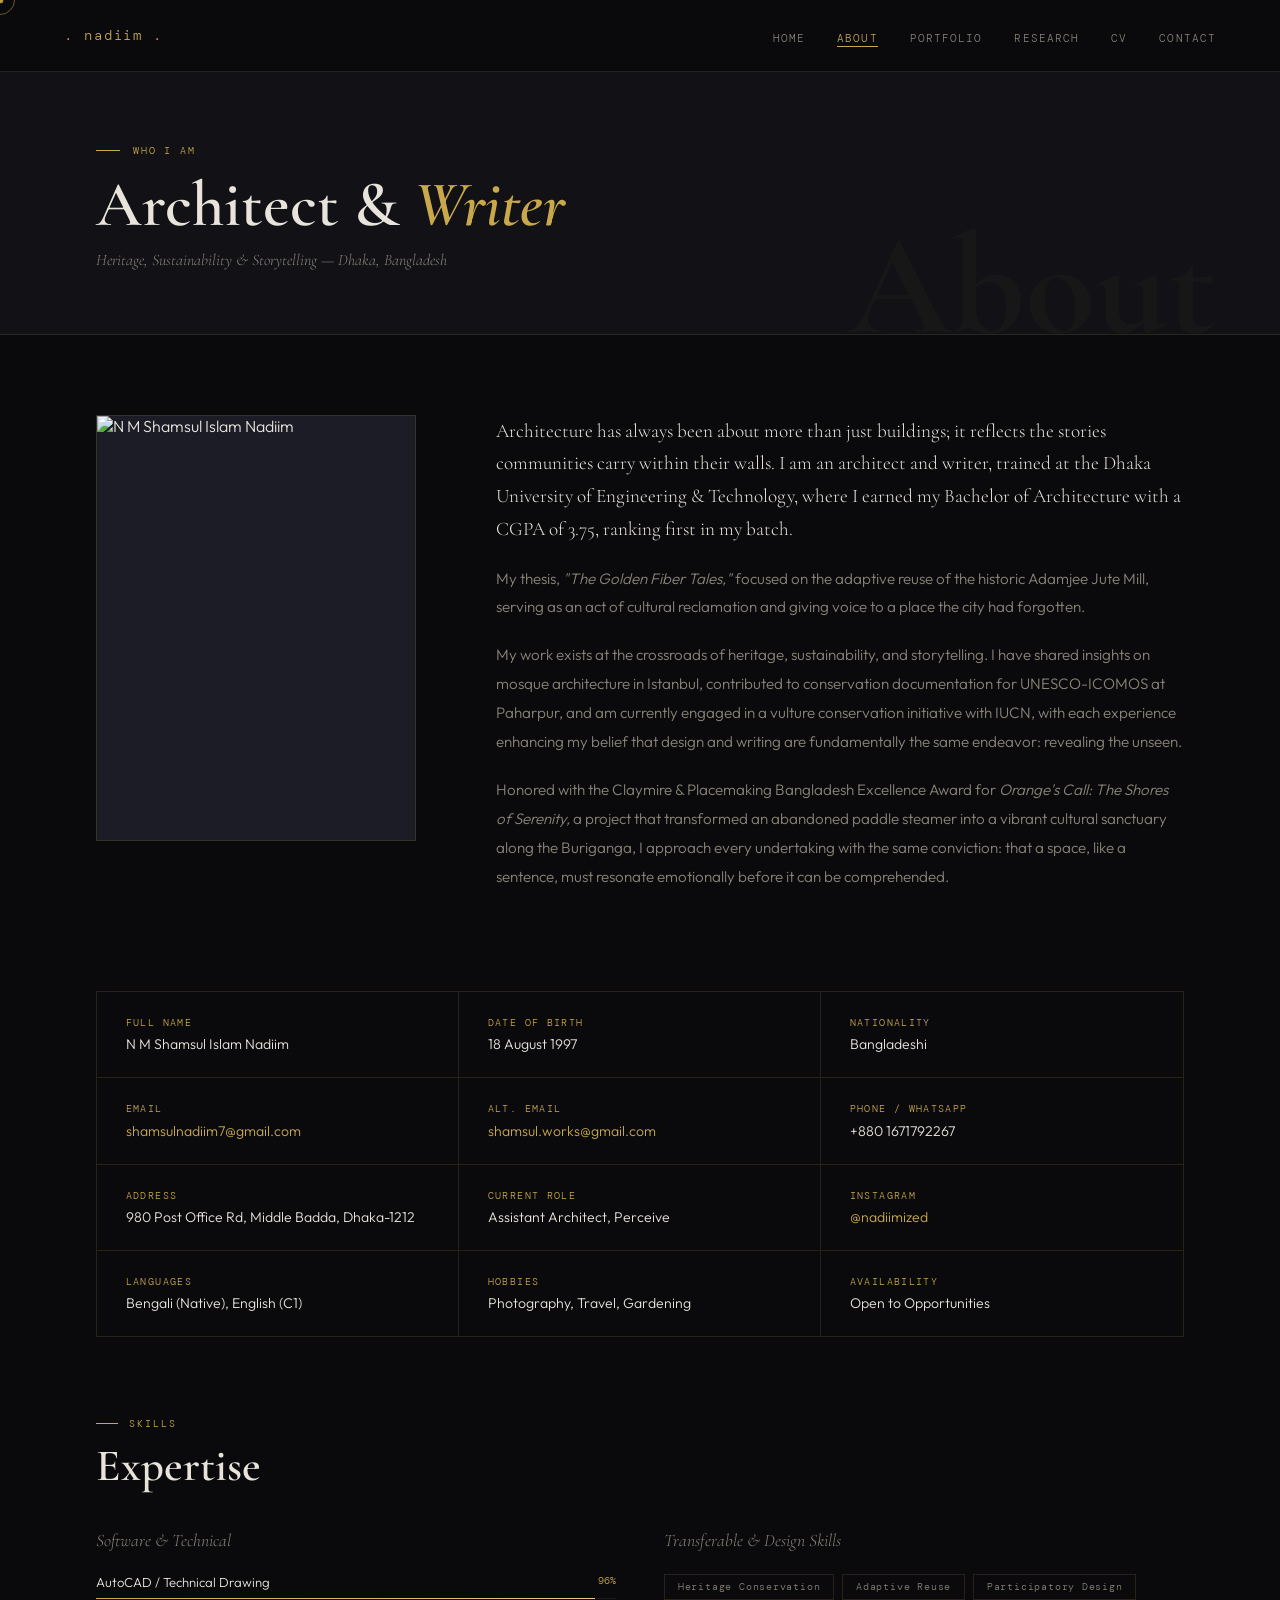
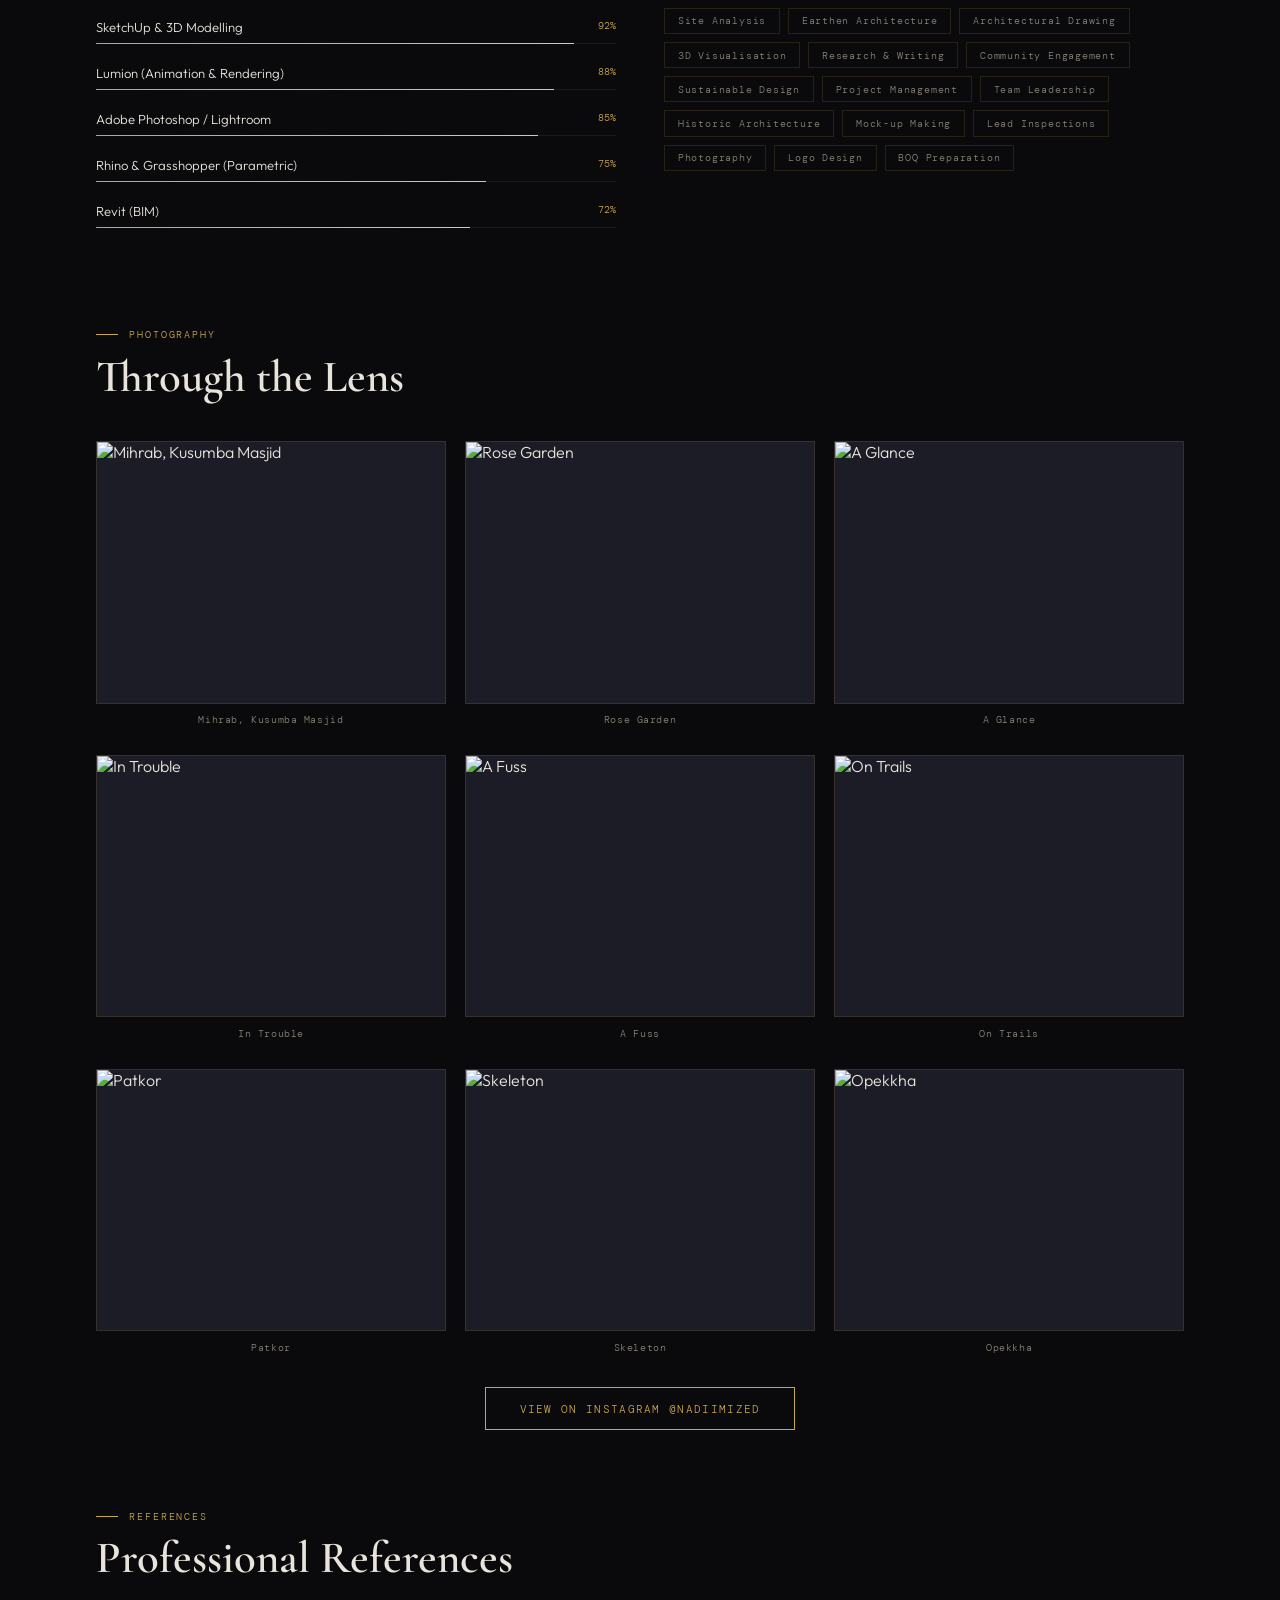
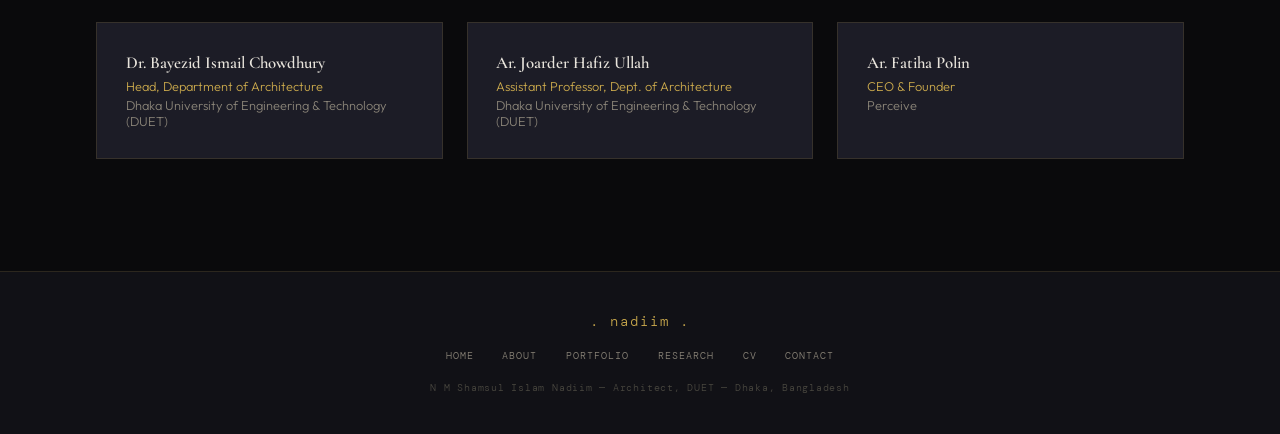
==== about.html @ cfdf4a24 "Add files via upload" ====
<!DOCTYPE html>
<html lang="en">
<head>
<meta charset="UTF-8">
<meta name="viewport" content="width=device-width, initial-scale=1.0">
<title>About — N M Shamsul Islam Nadiim</title>
<link href="https://fonts.googleapis.com/css2?family=Cormorant+Garamond:ital,wght@0,300;0,400;0,600;0,700;1,300;1,400;1,600&family=Outfit:wght@300;400;500;600&family=DM+Mono:wght@300;400&display=swap" rel="stylesheet">
<link rel="stylesheet" href="shared.css">
<style>
.about-body { padding: 5rem 6rem; }

/* ── MAIN BIO GRID ── */
.bio-grid {
  display: grid; grid-template-columns: 320px 1fr;
  gap: 5rem; margin-bottom: 5rem; align-items: start;
}
.bio-photo-wrap { position: relative; }
.bio-photo {
  width: 100%; aspect-ratio: 3/4;
  background: var(--surface);
  border: 1px solid var(--border);
  overflow: hidden; position: relative;
}
.bio-photo img { width: 100%; height: 100%; object-fit: cover; object-position: top; display: block; }
.bio-photo-ph {
  position: absolute; inset: 0;
  display: flex; flex-direction: column;
  align-items: center; justify-content: center; gap: 1rem;
}
.bio-photo-ph .big { font-family: var(--display); font-size: 7rem; color: rgba(201,168,76,0.06); }
.ph-tag {
  font-family: var(--mono); font-size: 0.58rem;
  letter-spacing: 0.14em; text-transform: uppercase;
  color: rgba(201,168,76,0.25); border: 1px solid rgba(201,168,76,0.12);
  padding: 0.3rem 0.7rem;
}
/* Photo instruction comment */
.photo-note {
  margin-top: 0.8rem; font-family: var(--mono); font-size: 0.6rem;
  color: rgba(201,168,76,0.2); letter-spacing: 0.08em; line-height: 1.6;
}

.bio-right {}
.bio-right p { font-size: 0.95rem; line-height: 1.9; color: var(--text-dim); margin-bottom: 1.2rem; }
.bio-right p:first-of-type { font-family: var(--display); font-size: 1.2rem; line-height: 1.7; color: var(--text); }

/* ── INFO GRID ── */
.info-grid {
  display: grid; grid-template-columns: repeat(3, 1fr);
  gap: 0; border: 1px solid var(--border);
  margin-bottom: 5rem;
}
.info-cell {
  padding: 1.5rem 1.8rem;
  border-right: 1px solid var(--border);
  border-bottom: 1px solid var(--border);
}
.info-cell:nth-child(3n) { border-right: none; }
.info-cell:nth-last-child(-n+3) { border-bottom: none; }
.info-label {
  font-family: var(--mono); font-size: 0.6rem;
  letter-spacing: 0.14em; text-transform: uppercase;
  color: var(--gold); margin-bottom: 0.4rem;
}
.info-value { font-size: 0.88rem; color: var(--text); }
.info-value a { color: var(--gold); text-decoration: none; }

/* ── SKILLS ── */
.skills-section { margin-bottom: 5rem; }
.skills-grid { display: grid; grid-template-columns: 1fr 1fr; gap: 3rem; margin-top: 2.5rem; }
.skill-group {}
.skill-group-title { font-family: var(--display); font-size: 1.1rem; font-style: italic; color: var(--text-dim); margin-bottom: 1.4rem; }
.skill-bar { margin-bottom: 1.3rem; }
.skill-bar-top { display: flex; justify-content: space-between; margin-bottom: 0.5rem; }
.skill-name { font-size: 0.82rem; color: var(--text); }
.skill-pct { font-family: var(--mono); font-size: 0.65rem; color: var(--gold); }
.skill-track {
  height: 1px; background: rgba(255,255,255,0.07); position: relative;
}
.skill-fill {
  position: absolute; left: 0; top: 0; height: 100%;
  background: linear-gradient(90deg, var(--gold), var(--gold2));
  transform: scaleX(0); transform-origin: left;
  transition: transform 1s cubic-bezier(0.16,1,0.3,1);
}
.skill-fill.go { transform: scaleX(1); }

.tag-list { display: flex; flex-wrap: wrap; gap: 0.5rem; }
.tag {
  font-family: var(--mono); font-size: 0.62rem; letter-spacing: 0.08em;
  padding: 0.35rem 0.8rem;
  border: 1px solid var(--border); color: var(--text-dim);
  transition: border-color 0.2s, color 0.2s;
}
.tag:hover { border-color: var(--gold); color: var(--gold); }

/* ── PHOTOS GALLERY ── */
.photos-section { margin-bottom: 5rem; }
.photos-grid {
  display: grid;
  grid-template-columns: repeat(3, 1fr);
  gap: 1.2rem; margin-top: 2.5rem;
}
.gallery-photo {
  aspect-ratio: 4/3;
  background: var(--surface); border: 1px solid var(--border);
  overflow: hidden; position: relative;
}
.gallery-photo img { width: 100%; height: 100%; object-fit: cover; display: block; transition: transform 0.4s; }
.gallery-photo:hover img { transform: scale(1.04); }
.gallery-photo-ph {
  position: absolute; inset: 0;
  display: flex; flex-direction: column;
  align-items: center; justify-content: center; gap: 0.5rem;
}
.gallery-photo-ph span {
  font-family: var(--mono); font-size: 0.58rem;
  letter-spacing: 0.12em; text-transform: uppercase;
  color: rgba(201,168,76,0.2); border: 1px solid rgba(201,168,76,0.1);
  padding: 0.25rem 0.6rem;
}
.gallery-label {
  font-family: var(--mono); font-size: 0.62rem;
  color: var(--text-dim); text-align: center;
  padding: 0.6rem 0.4rem; letter-spacing: 0.06em;
}

/* ── REFERENCES ── */
.refs-section { margin-bottom: 2rem; }
.refs-grid { display: grid; grid-template-columns: repeat(3, 1fr); gap: 1.5rem; margin-top: 2.5rem; }
.ref-card {
  background: var(--surface); border: 1px solid var(--border);
  padding: 1.8rem;
}
.ref-name { font-family: var(--display); font-size: 1.05rem; font-weight: 600; color: var(--text); margin-bottom: 0.3rem; }
.ref-role { font-size: 0.8rem; color: var(--gold); margin-bottom: 0.2rem; }
.ref-org { font-size: 0.8rem; color: var(--text-dim); }

@media (max-width: 960px) {
  .about-body { padding: 4rem 2rem; }
  .bio-grid { grid-template-columns: 1fr; gap: 2.5rem; }
  .bio-photo { max-width: 280px; }
  .info-grid { grid-template-columns: 1fr 1fr; }
  .info-cell:nth-child(3n) { border-right: 1px solid var(--border); }
  .info-cell:nth-child(2n) { border-right: none; }
  .skills-grid, .refs-grid, .photos-grid { grid-template-columns: 1fr; }
}
</style>
</head>
<body>
<div class="cursor" id="cursor"></div>
<div class="cursor-ring" id="cursorRing"></div>

<nav id="nav">
  <a href="index.html" class="nav-logo">. nadiim .</a>
  <button class="nav-toggle" id="navToggle">&#9776;</button>
  <ul class="nav-links" id="navLinks">
    <li><a href="index.html">Home</a></li>
    <li><a href="about.html" class="active">About</a></li>
    <li><a href="portfolio.html">Portfolio</a></li>
    <li><a href="research.html">Research</a></li>
    <li><a href="cv.html">CV</a></li>
    <li><a href="contact.html">Contact</a></li>
  </ul>
</nav>

<div class="page-header" data-title="About">
  <p class="ph-label">Who I Am</p>
  <h1 class="ph-title">Architect &amp; <em>Writer</em></h1>
  <p class="ph-sub">Heritage, Sustainability &amp; Storytelling &mdash; Dhaka, Bangladesh</p>
</div>

<div class="about-body">

  <!-- BIO -->
  <div class="bio-grid fade-in">
    <div class="bio-photo-wrap">
      <div class="bio-photo">
        <img src="https://raw.githubusercontent.com/shamsulnadiim/shamsulnadiim.github.io/refs/heads/main/image/Opekkha.jpg" alt="N M Shamsul Islam Nadiim">
      </div>
    </div>
    <div class="bio-right">
      <p>Architecture has always been about more than just buildings; it reflects the stories communities carry within their walls. I am an architect and writer, trained at the Dhaka University of Engineering &amp; Technology, where I earned my Bachelor of Architecture with a CGPA of 3.75, ranking first in my batch.</p>
      <p>My thesis, <em>"The Golden Fiber Tales,"</em> focused on the adaptive reuse of the historic Adamjee Jute Mill, serving as an act of cultural reclamation and giving voice to a place the city had forgotten.</p>
      <p>My work exists at the crossroads of heritage, sustainability, and storytelling. I have shared insights on mosque architecture in Istanbul, contributed to conservation documentation for UNESCO-ICOMOS at Paharpur, and am currently engaged in a vulture conservation initiative with IUCN, with each experience enhancing my belief that design and writing are fundamentally the same endeavor: revealing the unseen.</p>
      <p>Honored with the Claymire &amp; Placemaking Bangladesh Excellence Award for <em>Orange's Call: The Shores of Serenity,</em> a project that transformed an abandoned paddle steamer into a vibrant cultural sanctuary along the Buriganga, I approach every undertaking with the same conviction: that a space, like a sentence, must resonate emotionally before it can be comprehended.</p>
    </div>
  </div>

  <!-- INFO GRID -->
  <div class="info-grid fade-in">
    <div class="info-cell"><div class="info-label">Full Name</div><div class="info-value">N M Shamsul Islam Nadiim</div></div>
    <div class="info-cell"><div class="info-label">Date of Birth</div><div class="info-value">18 August 1997</div></div>
    <div class="info-cell"><div class="info-label">Nationality</div><div class="info-value">Bangladeshi</div></div>
    <div class="info-cell"><div class="info-label">Email</div><div class="info-value"><a href="mailto:shamsulnadiim7@gmail.com">shamsulnadiim7@gmail.com</a></div></div>
    <div class="info-cell"><div class="info-label">Alt. Email</div><div class="info-value"><a href="mailto:shamsul.works@gmail.com">shamsul.works@gmail.com</a></div></div>
    <div class="info-cell"><div class="info-label">Phone / WhatsApp</div><div class="info-value">+880 1671792267</div></div>
    <div class="info-cell"><div class="info-label">Address</div><div class="info-value">980 Post Office Rd, Middle Badda, Dhaka-1212</div></div>
    <div class="info-cell"><div class="info-label">Current Role</div><div class="info-value">Assistant Architect, Perceive</div></div>
    <div class="info-cell"><div class="info-label">Instagram</div><div class="info-value"><a href="https://www.instagram.com/shamsulnadiim/" target="_blank">@nadiimized</a></div></div>
    <div class="info-cell"><div class="info-label">Languages</div><div class="info-value">Bengali (Native), English (C1)</div></div>
    <div class="info-cell"><div class="info-label">Hobbies</div><div class="info-value">Photography, Travel, Gardening</div></div>
    <div class="info-cell"><div class="info-label">Availability</div><div class="info-value">Open to Opportunities</div></div>
  </div>

  <!-- SKILLS -->
  <div class="skills-section fade-in">
    <p class="section-label">Skills</p>
    <h2 class="section-title">Expertise</h2>
    <div class="skills-grid">
      <div class="skill-group">
        <div class="skill-group-title">Software &amp; Technical</div>
        <div class="skill-bar"><div class="skill-bar-top"><span class="skill-name">AutoCAD / Technical Drawing</span><span class="skill-pct">96%</span></div><div class="skill-track"><div class="skill-fill" style="width:96%"></div></div></div>
        <div class="skill-bar"><div class="skill-bar-top"><span class="skill-name">SketchUp &amp; 3D Modelling</span><span class="skill-pct">92%</span></div><div class="skill-track"><div class="skill-fill" style="width:92%"></div></div></div>
        <div class="skill-bar"><div class="skill-bar-top"><span class="skill-name">Lumion (Animation &amp; Rendering)</span><span class="skill-pct">88%</span></div><div class="skill-track"><div class="skill-fill" style="width:88%"></div></div></div>
        <div class="skill-bar"><div class="skill-bar-top"><span class="skill-name">Adobe Photoshop / Lightroom</span><span class="skill-pct">85%</span></div><div class="skill-track"><div class="skill-fill" style="width:85%"></div></div></div>
        <div class="skill-bar"><div class="skill-bar-top"><span class="skill-name">Rhino &amp; Grasshopper (Parametric)</span><span class="skill-pct">75%</span></div><div class="skill-track"><div class="skill-fill" style="width:75%"></div></div></div>
        <div class="skill-bar"><div class="skill-bar-top"><span class="skill-name">Revit (BIM)</span><span class="skill-pct">72%</span></div><div class="skill-track"><div class="skill-fill" style="width:72%"></div></div></div>
      </div>
      <div class="skill-group">
        <div class="skill-group-title">Transferable &amp; Design Skills</div>
        <div class="tag-list">
          <span class="tag">Heritage Conservation</span>
          <span class="tag">Adaptive Reuse</span>
          <span class="tag">Participatory Design</span>
          <span class="tag">Site Analysis</span>
          <span class="tag">Earthen Architecture</span>
          <span class="tag">Architectural Drawing</span>
          <span class="tag">3D Visualisation</span>
          <span class="tag">Research &amp; Writing</span>
          <span class="tag">Community Engagement</span>
          <span class="tag">Sustainable Design</span>
          <span class="tag">Project Management</span>
          <span class="tag">Team Leadership</span>
          <span class="tag">Historic Architecture</span>
          <span class="tag">Mock-up Making</span>
          <span class="tag">Lead Inspections</span>
          <span class="tag">Photography</span>
          <span class="tag">Logo Design</span>
          <span class="tag">BOQ Preparation</span>
        </div>
      </div>
    </div>
  </div>

  <!-- PHOTOGRAPHY GALLERY -->
  <div class="photos-section fade-in">
    <p class="section-label">Photography</p>
    <h2 class="section-title" style="margin-bottom:2.5rem;">Through the Lens</h2>
    <div class="photos-grid">
      <div>
        <div class="gallery-photo">
          <img src="https://raw.githubusercontent.com/shamsulnadiim/shamsulnadiim.github.io/refs/heads/main/image/Mihrab%2C%20Kusumba%20Masjid.jpg" alt="Mihrab, Kusumba Masjid">
        </div>
        <div class="gallery-label">Mihrab, Kusumba Masjid</div>
      </div>
      <div>
        <div class="gallery-photo">
          <img src="https://raw.githubusercontent.com/shamsulnadiim/shamsulnadiim.github.io/refs/heads/main/image/Rose%20Garden.jpg" alt="Rose Garden">
        </div>
        <div class="gallery-label">Rose Garden</div>
      </div>
      <div>
        <div class="gallery-photo">
          <img src="https://raw.githubusercontent.com/shamsulnadiim/shamsulnadiim.github.io/refs/heads/main/image/A%20Glance.jpg" alt="A Glance">
        </div>
        <div class="gallery-label">A Glance</div>
      </div>
      <div>
        <div class="gallery-photo">
          <img src="https://raw.githubusercontent.com/shamsulnadiim/shamsulnadiim.github.io/refs/heads/main/image/In%20Trouble.jpg" alt="In Trouble">
        </div>
        <div class="gallery-label">In Trouble</div>
      </div>
      <div>
        <div class="gallery-photo">
          <img src="https://raw.githubusercontent.com/shamsulnadiim/shamsulnadiim.github.io/refs/heads/main/image/A%20Fuss.jpg" alt="A Fuss">
        </div>
        <div class="gallery-label">A Fuss</div>
      </div>
      <div>
        <div class="gallery-photo">
          <img src="https://raw.githubusercontent.com/shamsulnadiim/shamsulnadiim.github.io/refs/heads/main/image/On%20Trails.jpg" alt="On Trails">
        </div>
        <div class="gallery-label">On Trails</div>
      </div>
      <div>
        <div class="gallery-photo">
          <img src="https://raw.githubusercontent.com/shamsulnadiim/shamsulnadiim.github.io/refs/heads/main/image/Patkor.jpg" alt="Patkor">
        </div>
        <div class="gallery-label">Patkor</div>
      </div>
      <div>
        <div class="gallery-photo">
          <img src="https://raw.githubusercontent.com/shamsulnadiim/shamsulnadiim.github.io/refs/heads/main/image/Skeleton.jpg" alt="Skeleton">
        </div>
        <div class="gallery-label">Skeleton</div>
      </div>
      <div>
        <div class="gallery-photo">
          <img src="https://raw.githubusercontent.com/shamsulnadiim/shamsulnadiim.github.io/refs/heads/main/image/Opekkha.jpg" alt="Opekkha">
        </div>
        <div class="gallery-label">Opekkha</div>
      </div>
    </div>
    <div style="margin-top:1.5rem;text-align:center;">
      <a href="https://www.instagram.com/shamsulnadiim/" target="_blank" class="btn-outline">View on Instagram @nadiimized</a>
    </div>
  </div>

  <!-- REFERENCES -->
  <div class="refs-section fade-in">
    <p class="section-label">References</p>
    <h2 class="section-title" style="margin-bottom:2.5rem;">Professional References</h2>
    <div class="refs-grid">
      <div class="ref-card">
        <div class="ref-name">Dr. Bayezid Ismail Chowdhury</div>
        <div class="ref-role">Head, Department of Architecture</div>
        <div class="ref-org">Dhaka University of Engineering &amp; Technology (DUET)</div>
      </div>
      <div class="ref-card">
        <div class="ref-name">Ar. Joarder Hafiz Ullah</div>
        <div class="ref-role">Assistant Professor, Dept. of Architecture</div>
        <div class="ref-org">Dhaka University of Engineering &amp; Technology (DUET)</div>
      </div>
      <div class="ref-card">
        <div class="ref-name">Ar. Fatiha Polin</div>
        <div class="ref-role">CEO &amp; Founder</div>
        <div class="ref-org">Perceive</div>
      </div>
    </div>
  </div>

</div>

<footer>
  <div class="footer-logo">. nadiim .</div>
  <div class="footer-links">
    <a href="index.html">Home</a><a href="about.html">About</a><a href="portfolio.html">Portfolio</a>
    <a href="research.html">Research</a><a href="cv.html">CV</a><a href="contact.html">Contact</a>
  </div>
  <div class="footer-note">N M Shamsul Islam Nadiim &mdash; Architect, DUET &mdash; Dhaka, Bangladesh</div>
</footer>

<script src="shared.js"></script>
<script>
// Animate skill bars on scroll
const fills = document.querySelectorAll('.skill-fill');
const sObs = new IntersectionObserver(entries => {
  entries.forEach(e => { if (e.isIntersecting) { e.target.classList.add('go'); sObs.unobserve(e.target); } });
}, { threshold: 0.3 });
fills.forEach(f => sObs.observe(f));
</script>
</body>
</html>
---- shared.css ----
/* ── SHARED STYLES — nadiim.site ── */
:root {
  --bg: #0a0a0c;
  --bg2: #111116;
  --bg3: #16161d;
  --surface: #1c1c26;
  --surface2: #22222f;
  --gold: #c9a84c;
  --gold2: #e8c97a;
  --gold-dim: rgba(201,168,76,0.1);
  --text: #e8e4dc;
  --text-dim: #8a8478;
  --text-dimmer: #4a4840;
  --border: rgba(201,168,76,0.15);
  --border2: rgba(255,255,255,0.05);
  --display: 'Cormorant Garamond', Georgia, serif;
  --body: 'Outfit', sans-serif;
  --mono: 'DM Mono', monospace;
}

*, *::before, *::after { box-sizing: border-box; margin: 0; padding: 0; }
html { scroll-behavior: smooth; }
body {
  background: var(--bg);
  color: var(--text);
  font-family: var(--body);
  font-weight: 300;
  overflow-x: hidden;
  cursor: none;
}

/* ── CURSOR ── */
.cursor {
  width: 7px; height: 7px;
  background: var(--gold);
  border-radius: 50%;
  position: fixed; pointer-events: none;
  z-index: 9999; mix-blend-mode: difference;
  transform: translate(-50%,-50%);
  transition: transform 0.1s;
}
.cursor-ring {
  width: 30px; height: 30px;
  border: 1px solid rgba(201,168,76,0.5);
  border-radius: 50%;
  position: fixed; pointer-events: none;
  z-index: 9998;
  transform: translate(-50%,-50%);
  transition: width 0.25s, height 0.25s, opacity 0.25s;
}

/* ── SCROLLBAR ── */
::-webkit-scrollbar { width: 3px; }
::-webkit-scrollbar-track { background: var(--bg); }
::-webkit-scrollbar-thumb { background: var(--gold); }

/* ── NAV ── */
nav {
  position: fixed; top: 0; left: 0; right: 0; z-index: 1000;
  display: flex; align-items: center; justify-content: space-between;
  padding: 0 4rem;
  height: 72px;
  background: rgba(10,10,12,0.88);
  backdrop-filter: blur(14px);
  border-bottom: 1px solid var(--border);
  transition: background 0.3s;
}
.nav-logo {
  font-family: var(--mono); font-size: 0.85rem;
  letter-spacing: 0.14em; color: var(--gold);
  text-decoration: none;
}
.nav-links { display: flex; gap: 2rem; list-style: none; }
.nav-links a {
  font-family: var(--mono); font-size: 0.68rem;
  letter-spacing: 0.1em; text-transform: uppercase;
  color: var(--text-dim); text-decoration: none;
  transition: color 0.2s; position: relative; padding-bottom: 2px;
}
.nav-links a::after {
  content: ''; position: absolute; bottom: 0; left: 0; right: 100%;
  height: 1px; background: var(--gold);
  transition: right 0.25s;
}
.nav-links a:hover, .nav-links a.active { color: var(--gold); }
.nav-links a:hover::after, .nav-links a.active::after { right: 0; }
.nav-toggle {
  display: none; background: none; border: 1px solid var(--border);
  color: var(--gold); font-size: 1rem; padding: 0.4rem 0.6rem;
  cursor: pointer;
}

/* ── PAGE HEADER (inner pages) ── */
.page-header {
  padding: 9rem 6rem 4rem;
  background: var(--bg2);
  border-bottom: 1px solid var(--border);
  position: relative; overflow: hidden;
}
.page-header::before {
  content: attr(data-title);
  position: absolute; right: 4rem; bottom: -1.5rem;
  font-family: var(--display); font-size: 9rem; font-weight: 700;
  color: rgba(201,168,76,0.04); line-height: 1;
  pointer-events: none; white-space: nowrap;
}
.ph-label {
  font-family: var(--mono); font-size: 0.65rem;
  letter-spacing: 0.18em; text-transform: uppercase;
  color: var(--gold); margin-bottom: 1rem;
  display: flex; align-items: center; gap: 0.8rem;
}
.ph-label::before { content: ''; width: 24px; height: 1px; background: var(--gold); }
.ph-title {
  font-family: var(--display); font-size: clamp(2.8rem, 5vw, 5rem);
  font-weight: 600; line-height: 1.0; color: var(--text);
}
.ph-title em { color: var(--gold); }
.ph-sub { font-family: var(--display); font-size: 1rem; font-style: italic; color: var(--text-dim); margin-top: 0.8rem; }

/* ── SECTION LABELS ── */
.section-label {
  font-family: var(--mono); font-size: 0.65rem;
  letter-spacing: 0.18em; text-transform: uppercase;
  color: var(--gold); margin-bottom: 0.8rem;
  display: flex; align-items: center; gap: 0.7rem;
}
.section-label::before { content: ''; width: 22px; height: 1px; background: var(--gold); }
.section-title {
  font-family: var(--display); font-size: clamp(2rem, 3.5vw, 3rem);
  font-weight: 600; line-height: 1.05; color: var(--text);
}

/* ── BUTTONS ── */
.btn-gold {
  display: inline-block;
  padding: 0.85rem 2.2rem;
  background: var(--gold); color: #0a0a0c;
  font-family: var(--mono); font-size: 0.68rem;
  letter-spacing: 0.12em; text-transform: uppercase;
  text-decoration: none; font-weight: 400;
  transition: background 0.2s, transform 0.2s;
}
.btn-gold:hover { background: var(--gold2); transform: translateY(-2px); }
.btn-outline {
  display: inline-block;
  padding: 0.82rem 2.1rem;
  border: 1px solid var(--gold); color: var(--gold);
  font-family: var(--mono); font-size: 0.68rem;
  letter-spacing: 0.12em; text-transform: uppercase;
  text-decoration: none;
  transition: background 0.2s, color 0.2s, transform 0.2s;
}
.btn-outline:hover { background: var(--gold); color: #0a0a0c; transform: translateY(-2px); }
.btn-ghost {
  display: inline-block;
  padding: 0.82rem 2.1rem;
  border: 1px solid var(--border); color: var(--text-dim);
  font-family: var(--mono); font-size: 0.68rem;
  letter-spacing: 0.12em; text-transform: uppercase;
  text-decoration: none;
  transition: border-color 0.2s, color 0.2s, transform 0.2s;
}
.btn-ghost:hover { border-color: var(--gold); color: var(--gold); transform: translateY(-2px); }

/* ── DIVIDER ── */
.divider {
  height: 1px;
  background: linear-gradient(90deg, transparent, var(--border), transparent);
  margin: 0;
}

/* ── PHOTO UTILS ── */
.photo-frame {
  background: var(--surface);
  border: 1px solid var(--border);
  overflow: hidden; position: relative;
}
.photo-frame img { width: 100%; height: 100%; object-fit: cover; display: block; }
.photo-placeholder {
  position: absolute; inset: 0;
  display: flex; flex-direction: column;
  align-items: center; justify-content: center; gap: 0.6rem;
}
.photo-placeholder span {
  font-family: var(--mono); font-size: 0.58rem;
  letter-spacing: 0.12em; text-transform: uppercase;
  color: rgba(201,168,76,0.25);
  border: 1px solid rgba(201,168,76,0.12);
  padding: 0.25rem 0.6rem;
}

/* ── FOOTER ── */
footer {
  background: var(--bg2);
  border-top: 1px solid var(--border);
  padding: 2.5rem 6rem;
  display: flex; flex-direction: column;
  align-items: center; gap: 1.2rem;
  text-align: center;
}
.footer-logo { font-family: var(--mono); font-size: 0.9rem; color: var(--gold); letter-spacing: 0.14em; }
.footer-links { display: flex; gap: 1.8rem; flex-wrap: wrap; justify-content: center; }
.footer-links a {
  font-family: var(--mono); font-size: 0.62rem;
  letter-spacing: 0.1em; text-transform: uppercase;
  color: var(--text-dim); text-decoration: none;
  transition: color 0.2s;
}
.footer-links a:hover { color: var(--gold); }
.footer-note { font-family: var(--mono); font-size: 0.6rem; color: var(--text-dimmer); letter-spacing: 0.08em; }

/* ── ANIMATIONS ── */
@keyframes fadeUp {
  from { opacity: 0; transform: translateY(20px); }
  to   { opacity: 1; transform: translateY(0); }
}
.fade-in { opacity: 0; transform: translateY(20px); transition: opacity 0.7s ease, transform 0.7s ease; }
.fade-in.visible { opacity: 1; transform: translateY(0); }

/* ── MOBILE ── */
@media (max-width: 960px) {
  nav { padding: 0 1.5rem; }
  .nav-toggle { display: block; }
  .nav-links {
    display: none; position: absolute; top: 72px; left: 0; right: 0;
    background: var(--bg2); flex-direction: column; gap: 0;
    border-bottom: 1px solid var(--border);
  }
  .nav-links.open { display: flex; }
  .nav-links li a { display: block; padding: 1rem 2rem; border-bottom: 1px solid var(--border2); }
  .page-header { padding: 7rem 2rem 3rem; }
  .page-header::before { display: none; }
  footer { padding: 2rem 2rem; }
}
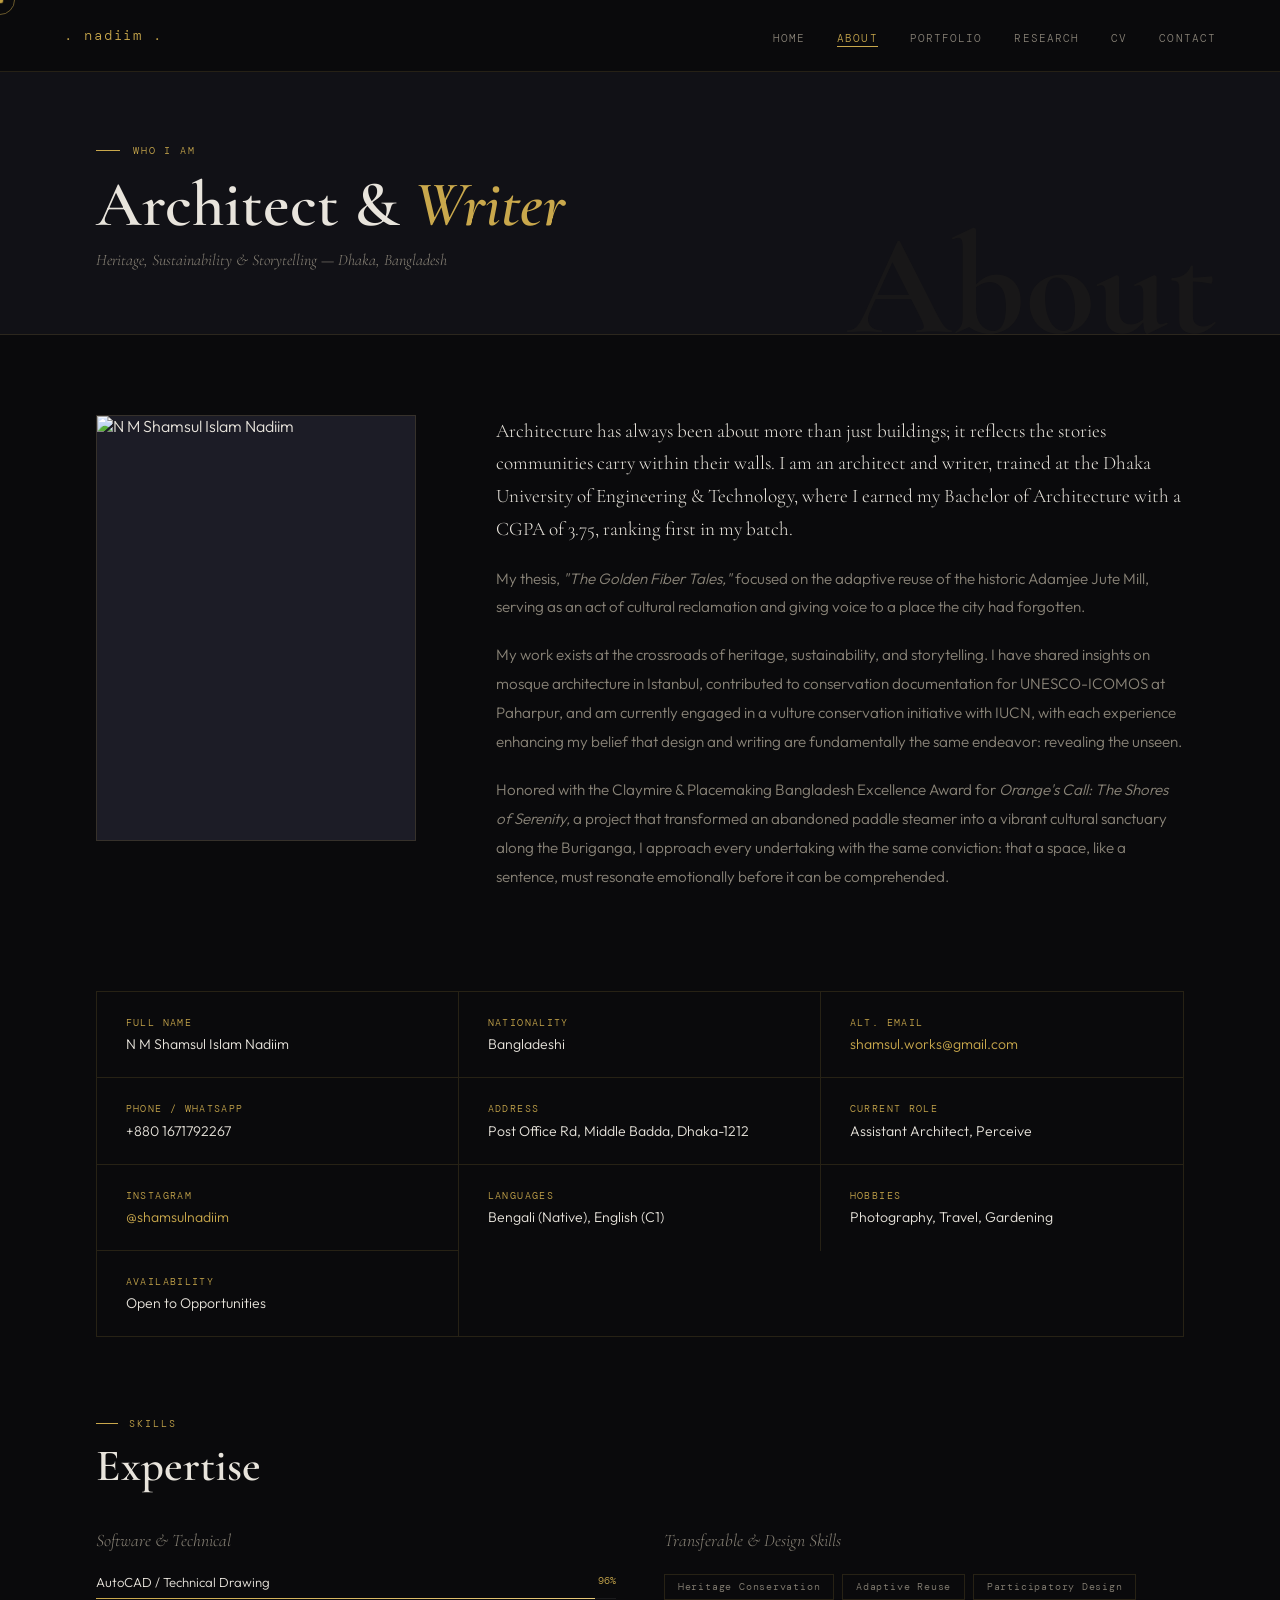
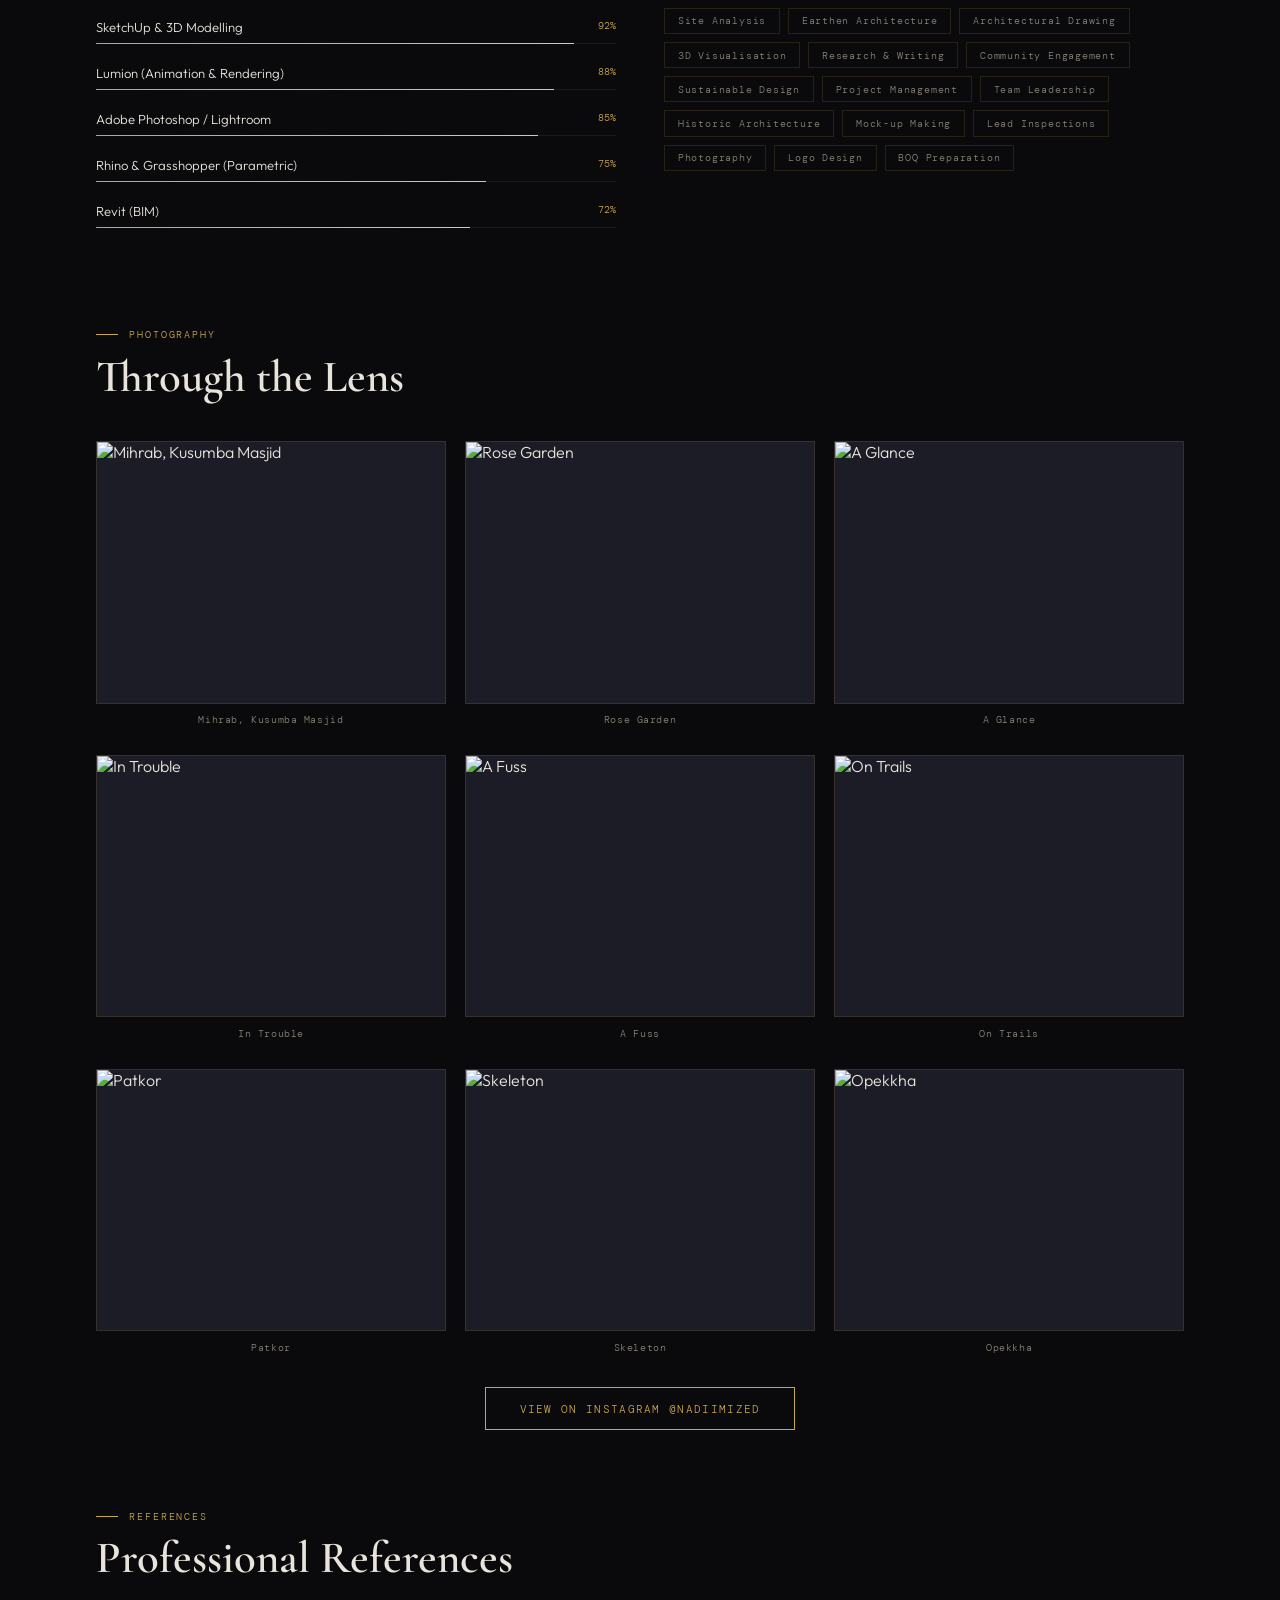
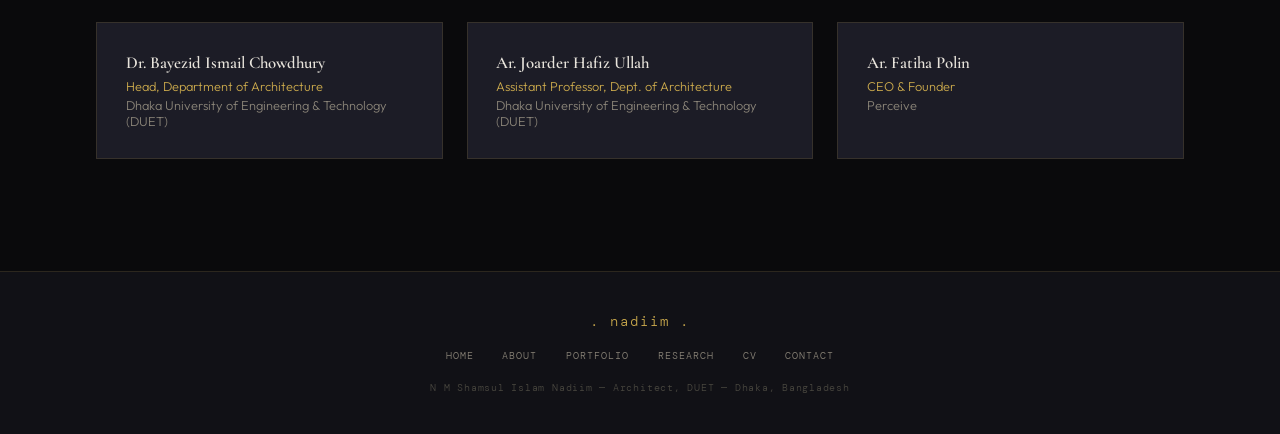
==== commit 74a53774: "Update about.html" ====
--- a/about.html
+++ b/about.html
@@ -190,14 +190,12 @@
   <!-- INFO GRID -->
   <div class="info-grid fade-in">
     <div class="info-cell"><div class="info-label">Full Name</div><div class="info-value">N M Shamsul Islam Nadiim</div></div>
-    <div class="info-cell"><div class="info-label">Date of Birth</div><div class="info-value">18 August 1997</div></div>
     <div class="info-cell"><div class="info-label">Nationality</div><div class="info-value">Bangladeshi</div></div>
-    <div class="info-cell"><div class="info-label">Email</div><div class="info-value"><a href="mailto:shamsulnadiim7@gmail.com">shamsulnadiim7@gmail.com</a></div></div>
     <div class="info-cell"><div class="info-label">Alt. Email</div><div class="info-value"><a href="mailto:shamsul.works@gmail.com">shamsul.works@gmail.com</a></div></div>
     <div class="info-cell"><div class="info-label">Phone / WhatsApp</div><div class="info-value">+880 1671792267</div></div>
-    <div class="info-cell"><div class="info-label">Address</div><div class="info-value">980 Post Office Rd, Middle Badda, Dhaka-1212</div></div>
+    <div class="info-cell"><div class="info-label">Address</div><div class="info-value">Post Office Rd, Middle Badda, Dhaka-1212</div></div>
     <div class="info-cell"><div class="info-label">Current Role</div><div class="info-value">Assistant Architect, Perceive</div></div>
-    <div class="info-cell"><div class="info-label">Instagram</div><div class="info-value"><a href="https://www.instagram.com/shamsulnadiim/" target="_blank">@nadiimized</a></div></div>
+    <div class="info-cell"><div class="info-label">Instagram</div><div class="info-value"><a href="https://www.instagram.com/shamsulnadiim/" target="_blank">@shamsulnadiim</a></div></div>
     <div class="info-cell"><div class="info-label">Languages</div><div class="info-value">Bengali (Native), English (C1)</div></div>
     <div class="info-cell"><div class="info-label">Hobbies</div><div class="info-value">Photography, Travel, Gardening</div></div>
     <div class="info-cell"><div class="info-label">Availability</div><div class="info-value">Open to Opportunities</div></div>
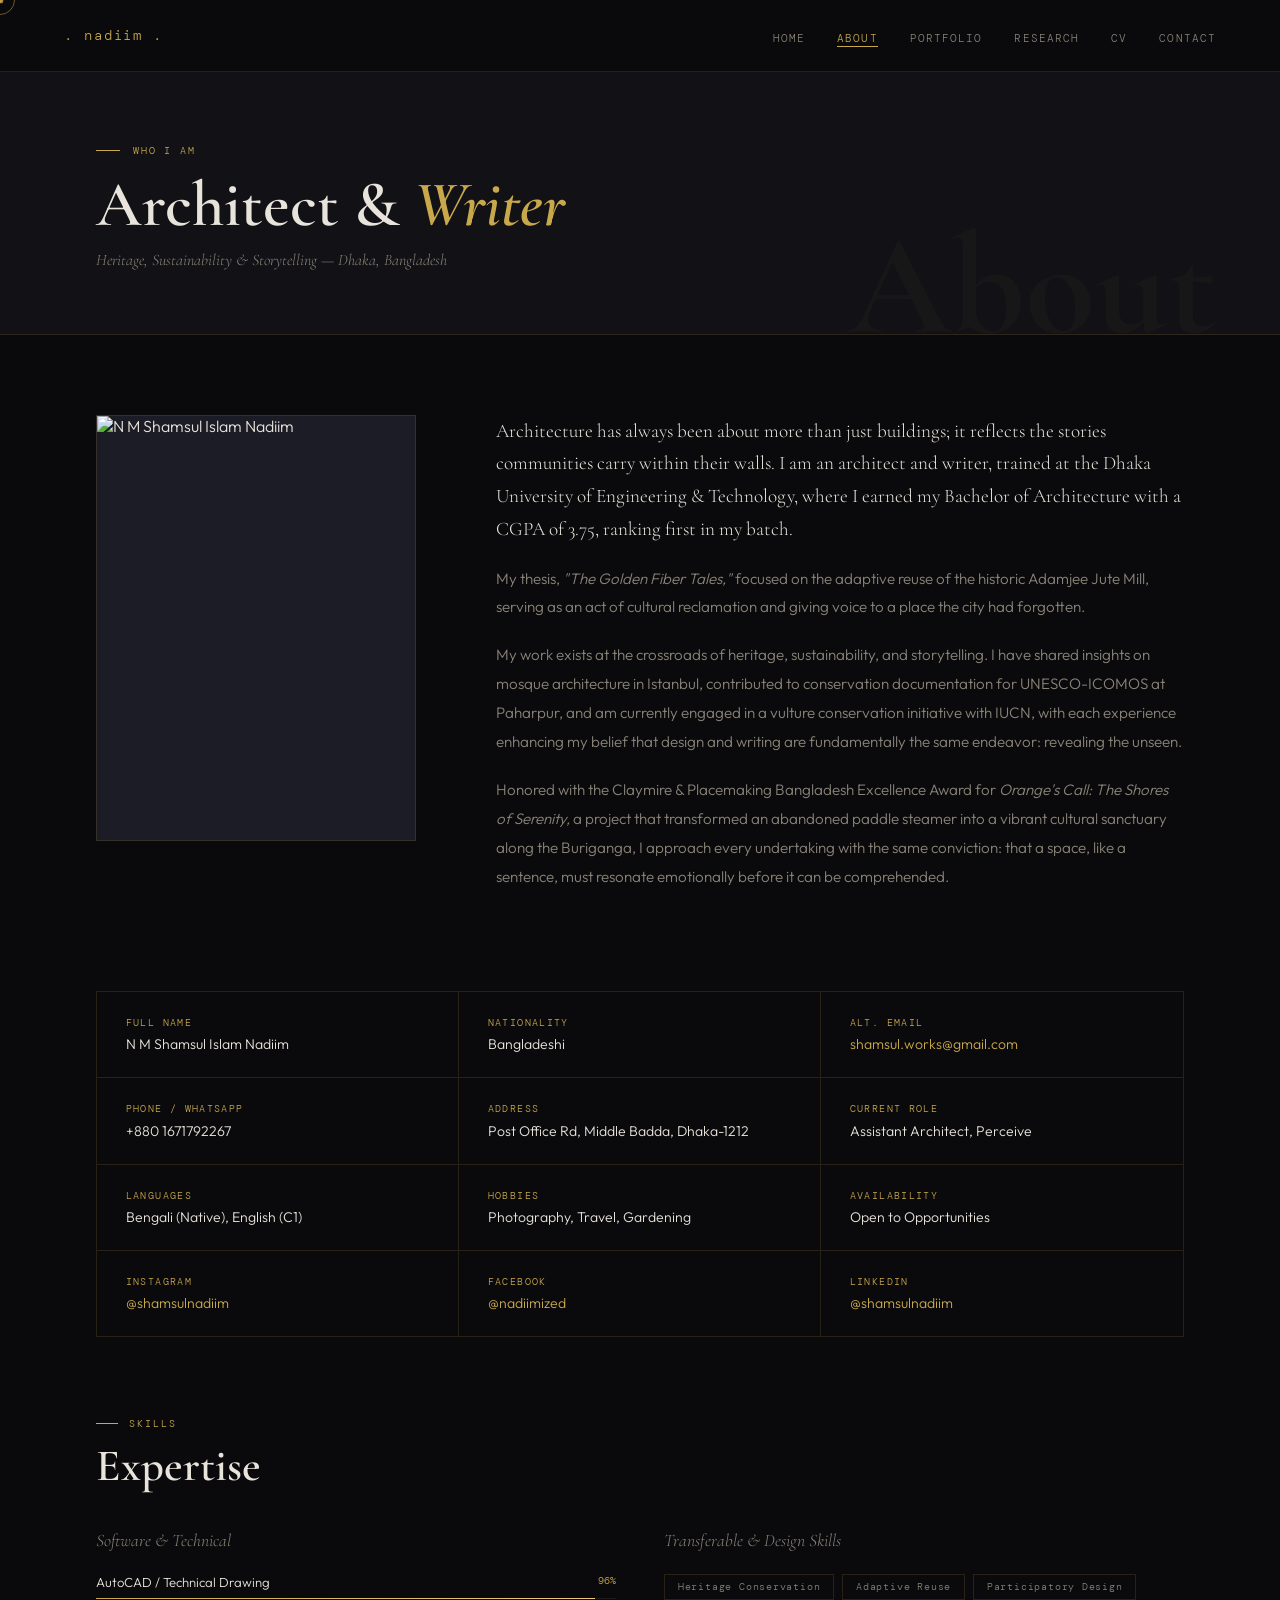
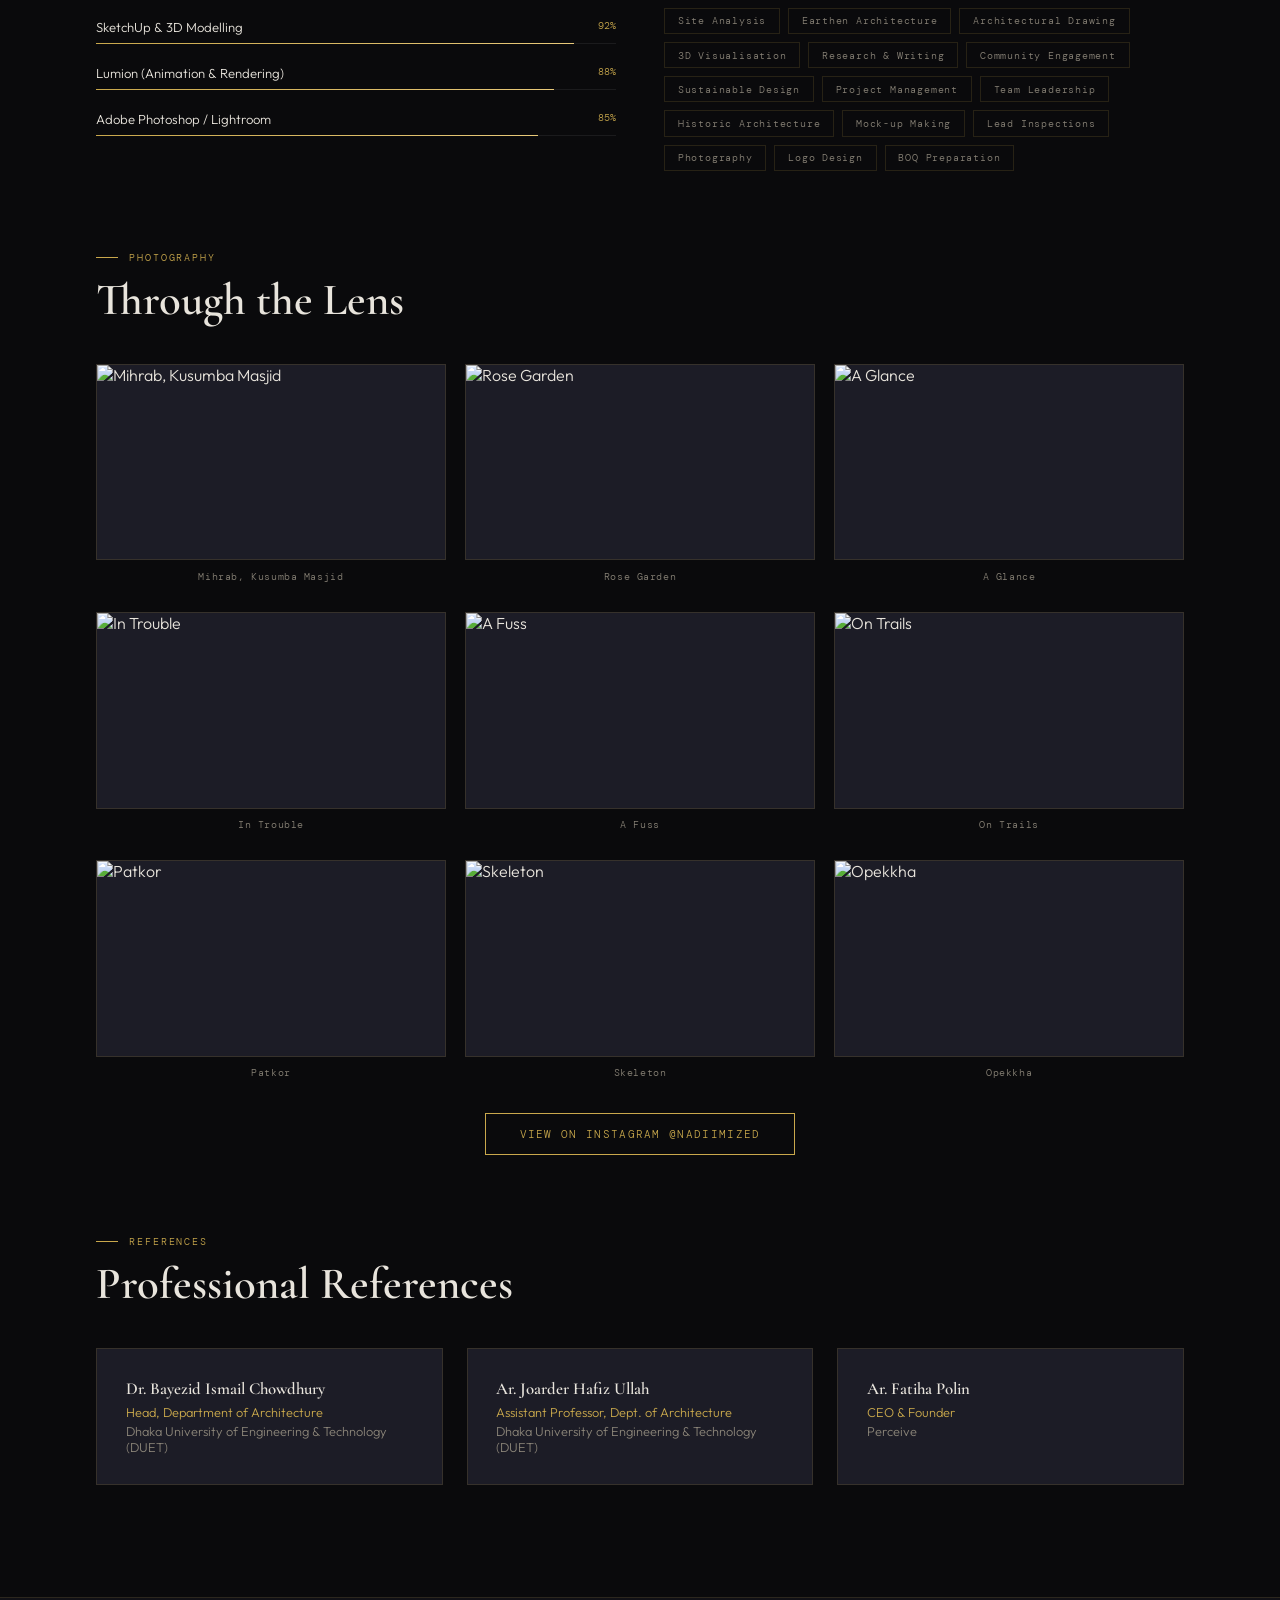
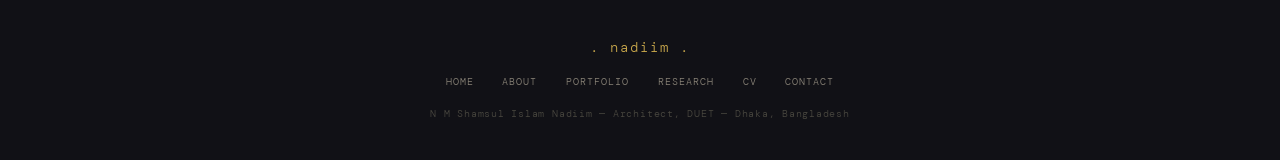
==== commit 902fd29e: "Update about.html" ====
--- a/about.html
+++ b/about.html
@@ -102,7 +102,7 @@
   gap: 1.2rem; margin-top: 2.5rem;
 }
 .gallery-photo {
-  aspect-ratio: 4/3;
+  aspect-ratio: 16/9;
   background: var(--surface); border: 1px solid var(--border);
   overflow: hidden; position: relative;
 }
@@ -176,7 +176,7 @@
   <div class="bio-grid fade-in">
     <div class="bio-photo-wrap">
       <div class="bio-photo">
-        <img src="https://raw.githubusercontent.com/shamsulnadiim/shamsulnadiim.github.io/refs/heads/main/image/Opekkha.jpg" alt="N M Shamsul Islam Nadiim">
+        <img src="https://raw.githubusercontent.com/shamsulnadiim/shamsulnadiim.github.io/refs/heads/main/image/nadim2.jpg" alt="N M Shamsul Islam Nadiim">
       </div>
     </div>
     <div class="bio-right">
@@ -195,10 +195,12 @@
     <div class="info-cell"><div class="info-label">Phone / WhatsApp</div><div class="info-value">+880 1671792267</div></div>
     <div class="info-cell"><div class="info-label">Address</div><div class="info-value">Post Office Rd, Middle Badda, Dhaka-1212</div></div>
     <div class="info-cell"><div class="info-label">Current Role</div><div class="info-value">Assistant Architect, Perceive</div></div>
-    <div class="info-cell"><div class="info-label">Instagram</div><div class="info-value"><a href="https://www.instagram.com/shamsulnadiim/" target="_blank">@shamsulnadiim</a></div></div>
     <div class="info-cell"><div class="info-label">Languages</div><div class="info-value">Bengali (Native), English (C1)</div></div>
     <div class="info-cell"><div class="info-label">Hobbies</div><div class="info-value">Photography, Travel, Gardening</div></div>
     <div class="info-cell"><div class="info-label">Availability</div><div class="info-value">Open to Opportunities</div></div>
+    <div class="info-cell"><div class="info-label">Instagram</div><div class="info-value"><a href="https://www.instagram.com/shamsulnadiim/" target="_blank">@shamsulnadiim</a></div></div>
+    <div class="info-cell"><div class="info-label">Facebook</div><div class="info-value"><a href="https://www.facebook.com/nadiimized" target="_blank">@nadiimized</a></div></div>
+    <div class="info-cell"><div class="info-label">LinkedIn</div><div class="info-value"><a href="https://www.linkedin.com/in/shamsulnadiim/" target="_blank">@shamsulnadiim</a></div></div>
   </div>
 
   <!-- SKILLS -->
@@ -212,8 +214,6 @@
         <div class="skill-bar"><div class="skill-bar-top"><span class="skill-name">SketchUp &amp; 3D Modelling</span><span class="skill-pct">92%</span></div><div class="skill-track"><div class="skill-fill" style="width:92%"></div></div></div>
         <div class="skill-bar"><div class="skill-bar-top"><span class="skill-name">Lumion (Animation &amp; Rendering)</span><span class="skill-pct">88%</span></div><div class="skill-track"><div class="skill-fill" style="width:88%"></div></div></div>
         <div class="skill-bar"><div class="skill-bar-top"><span class="skill-name">Adobe Photoshop / Lightroom</span><span class="skill-pct">85%</span></div><div class="skill-track"><div class="skill-fill" style="width:85%"></div></div></div>
-        <div class="skill-bar"><div class="skill-bar-top"><span class="skill-name">Rhino &amp; Grasshopper (Parametric)</span><span class="skill-pct">75%</span></div><div class="skill-track"><div class="skill-fill" style="width:75%"></div></div></div>
-        <div class="skill-bar"><div class="skill-bar-top"><span class="skill-name">Revit (BIM)</span><span class="skill-pct">72%</span></div><div class="skill-track"><div class="skill-fill" style="width:72%"></div></div></div>
       </div>
       <div class="skill-group">
         <div class="skill-group-title">Transferable &amp; Design Skills</div>
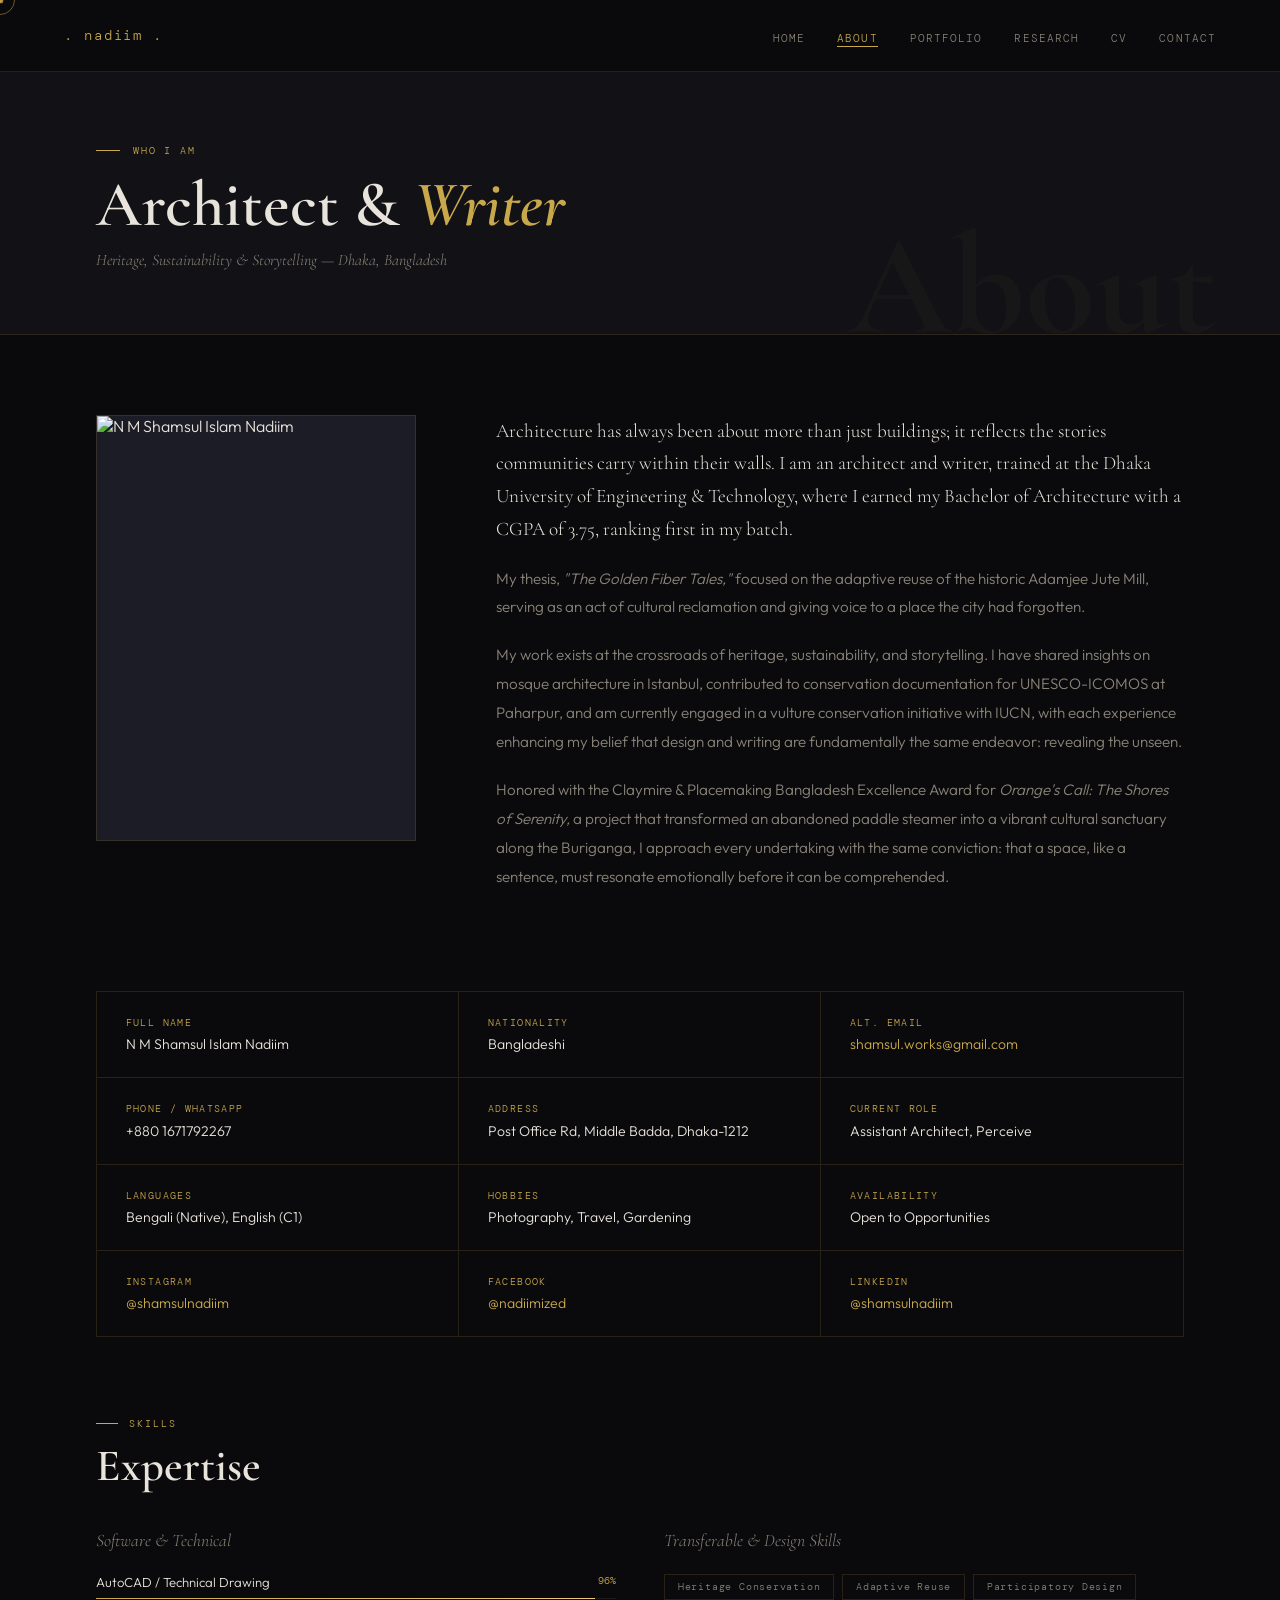
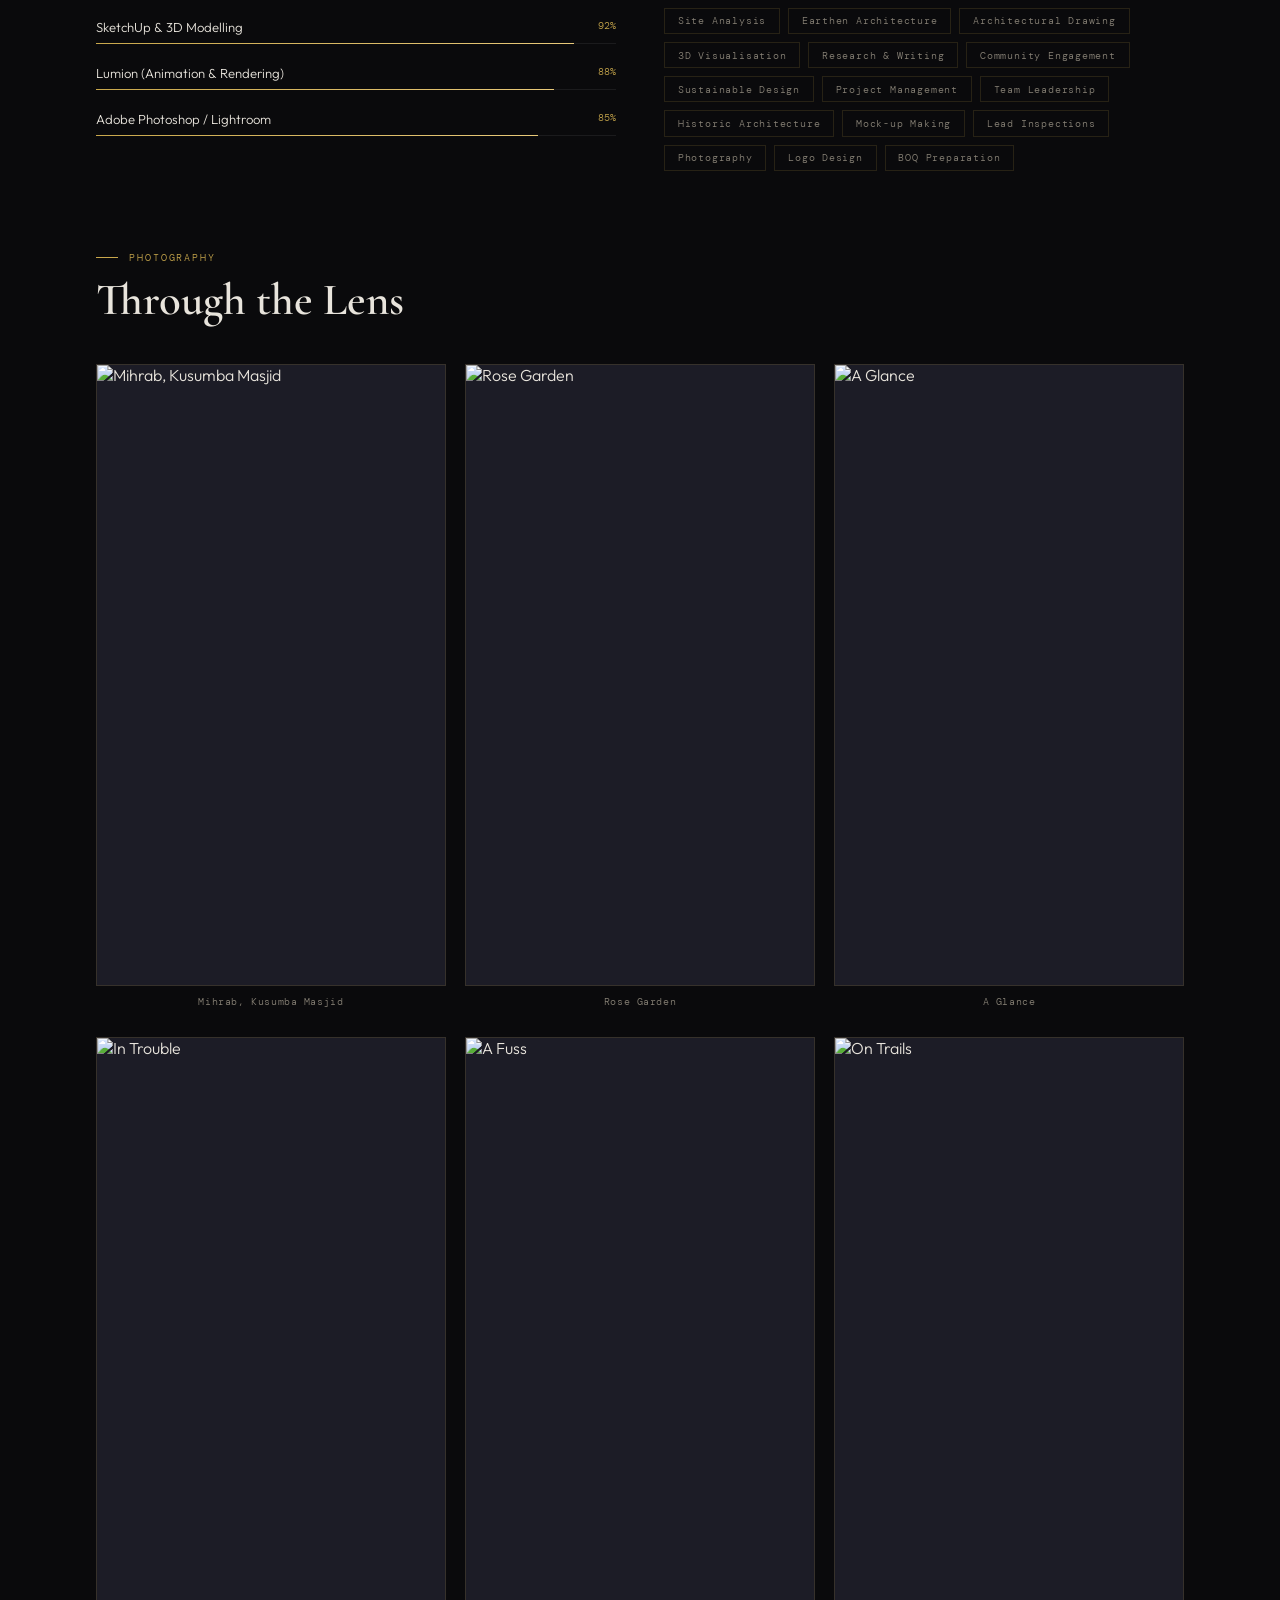
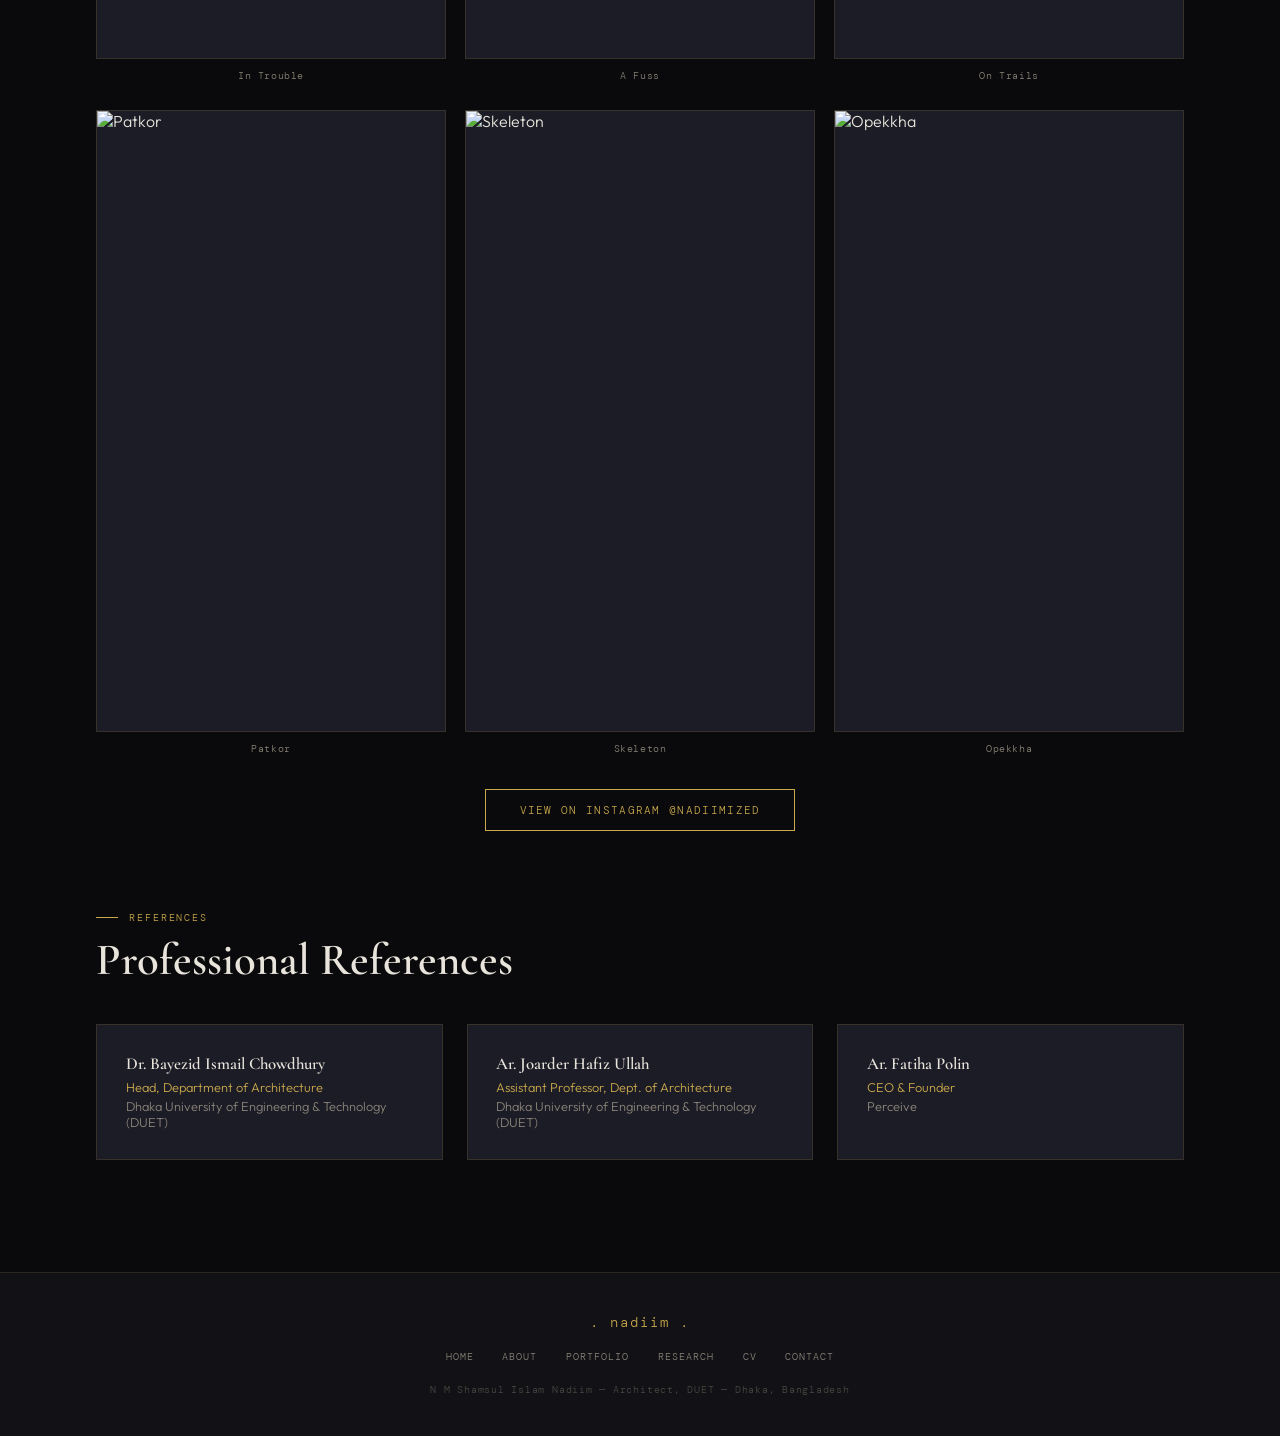
==== commit 21876147: "Change aspect ratio of gallery photos from 16:9 to 9:16" ====
--- a/about.html
+++ b/about.html
@@ -102,7 +102,7 @@
   gap: 1.2rem; margin-top: 2.5rem;
 }
 .gallery-photo {
-  aspect-ratio: 16/9;
+  aspect-ratio: 9/16;
   background: var(--surface); border: 1px solid var(--border);
   overflow: hidden; position: relative;
 }
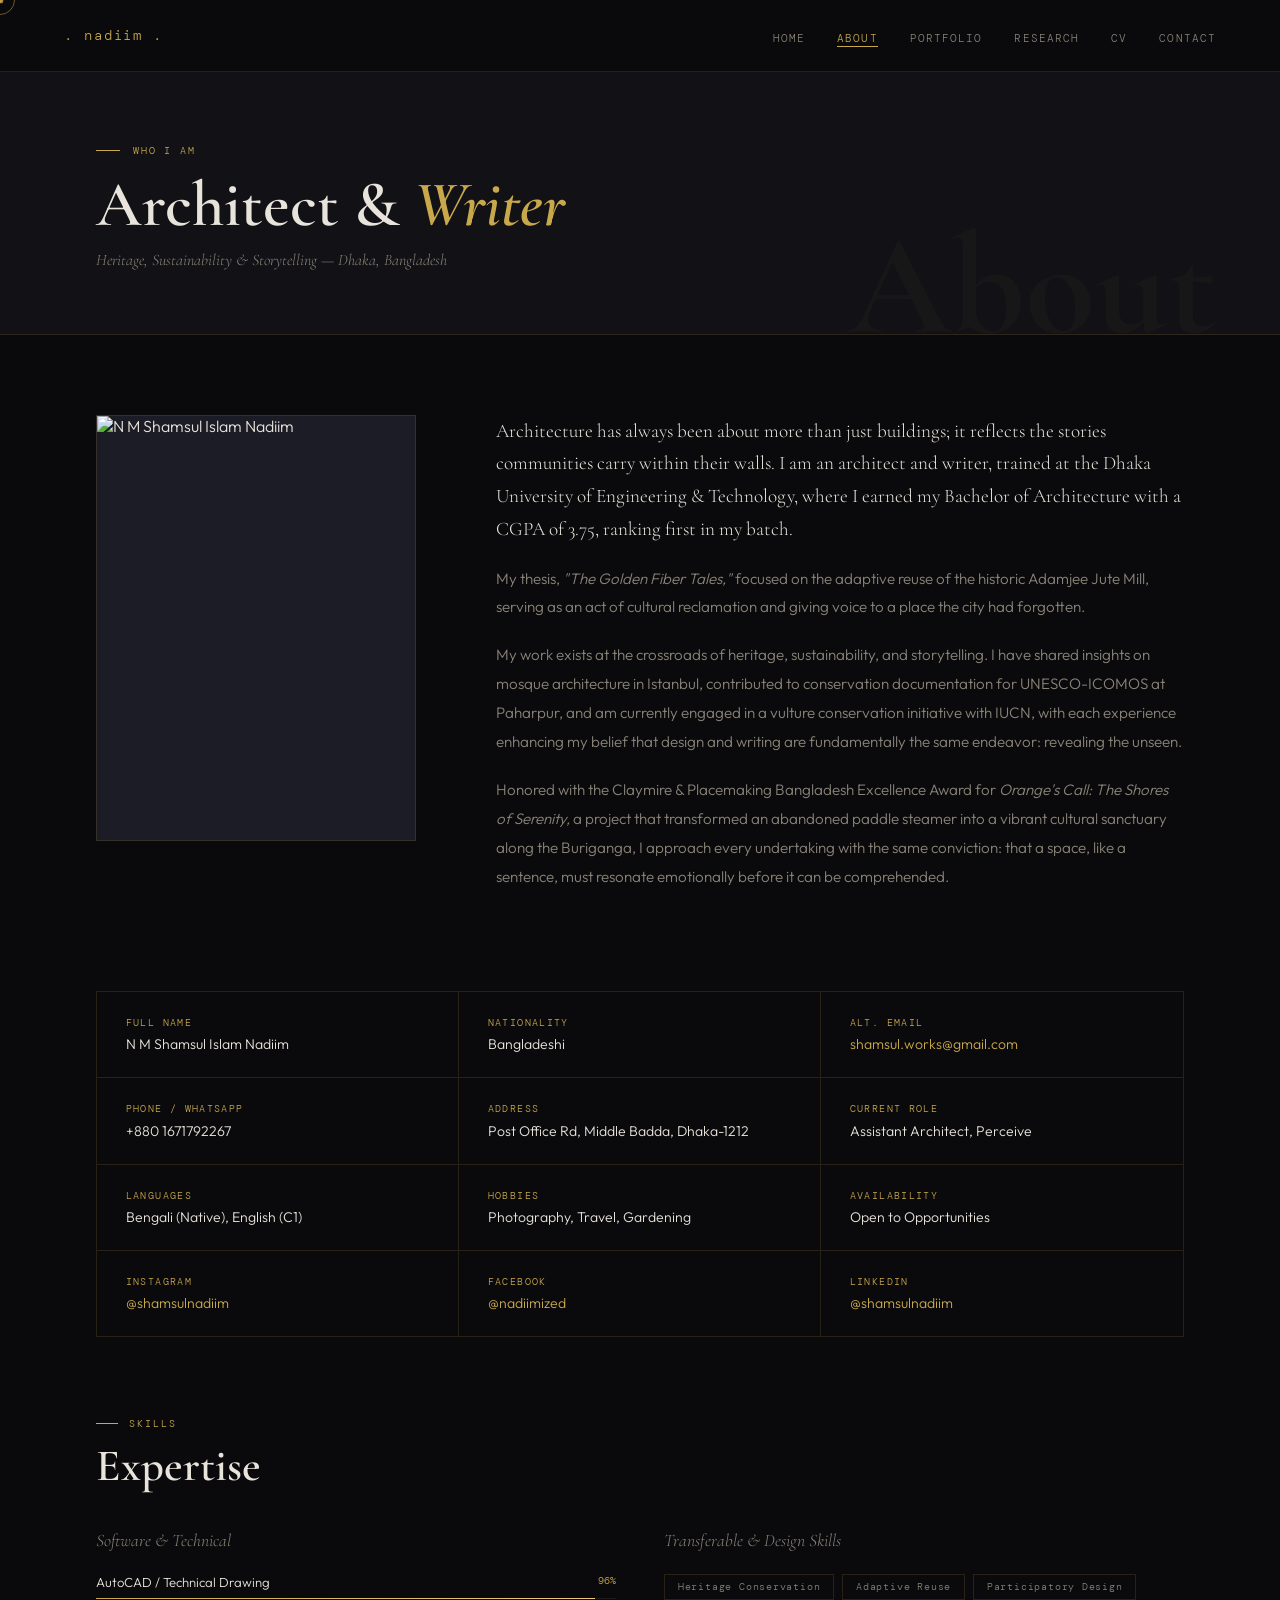
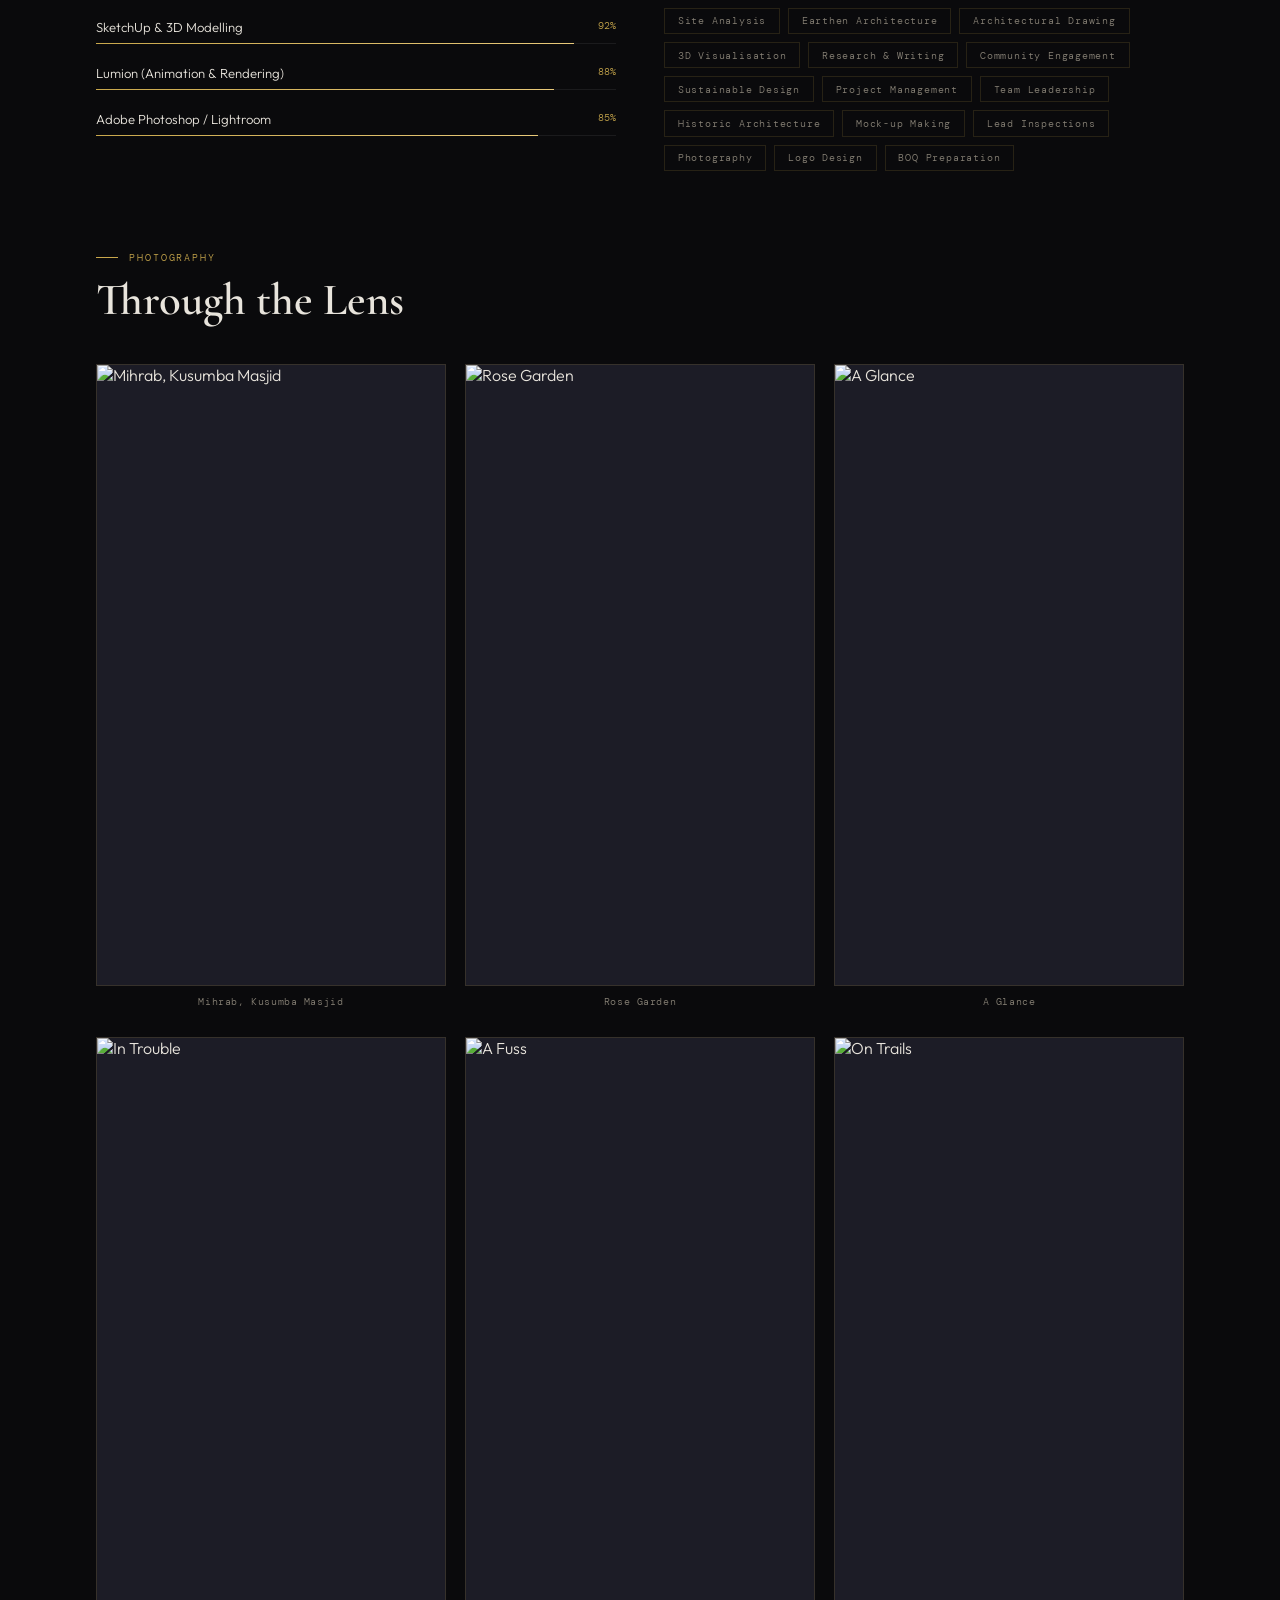
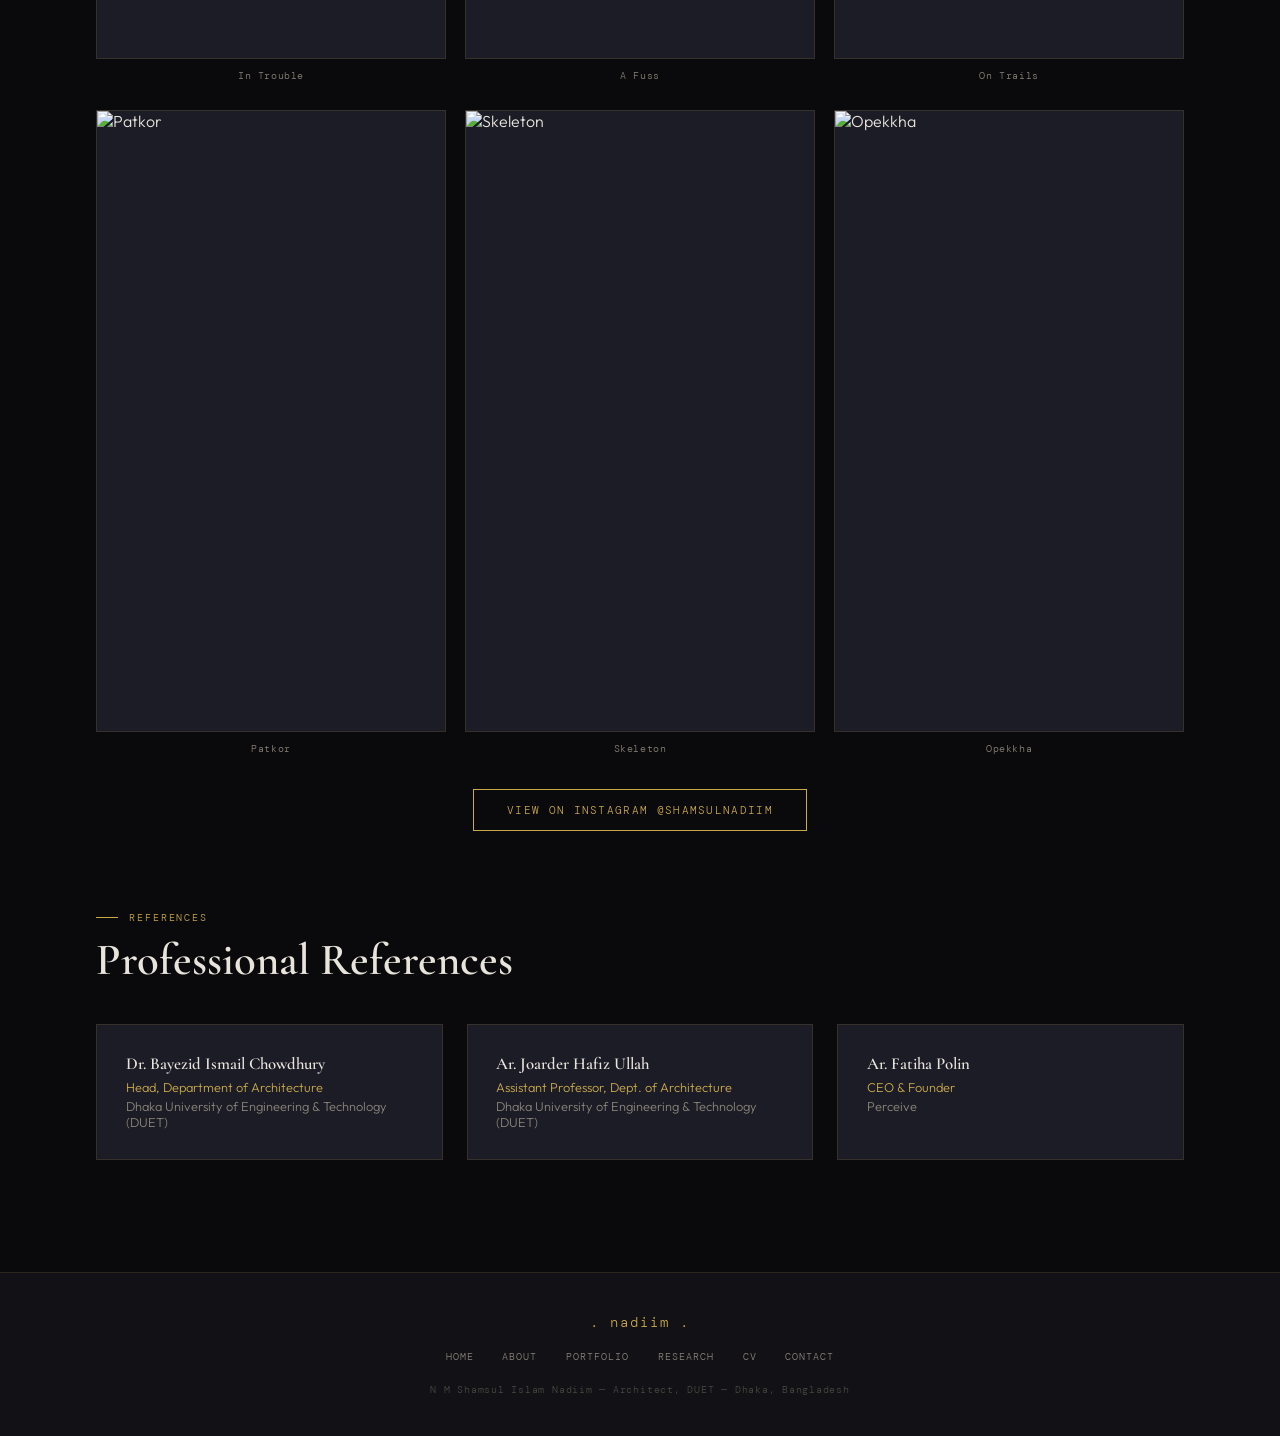
==== commit 2fa2df63: "Update about.html" ====
--- a/about.html
+++ b/about.html
@@ -302,7 +302,7 @@
       </div>
     </div>
     <div style="margin-top:1.5rem;text-align:center;">
-      <a href="https://www.instagram.com/shamsulnadiim/" target="_blank" class="btn-outline">View on Instagram @nadiimized</a>
+      <a href="https://www.instagram.com/shamsulnadiim/" target="_blank" class="btn-outline">View on Instagram @shamsulnadiim</a>
     </div>
   </div>
 
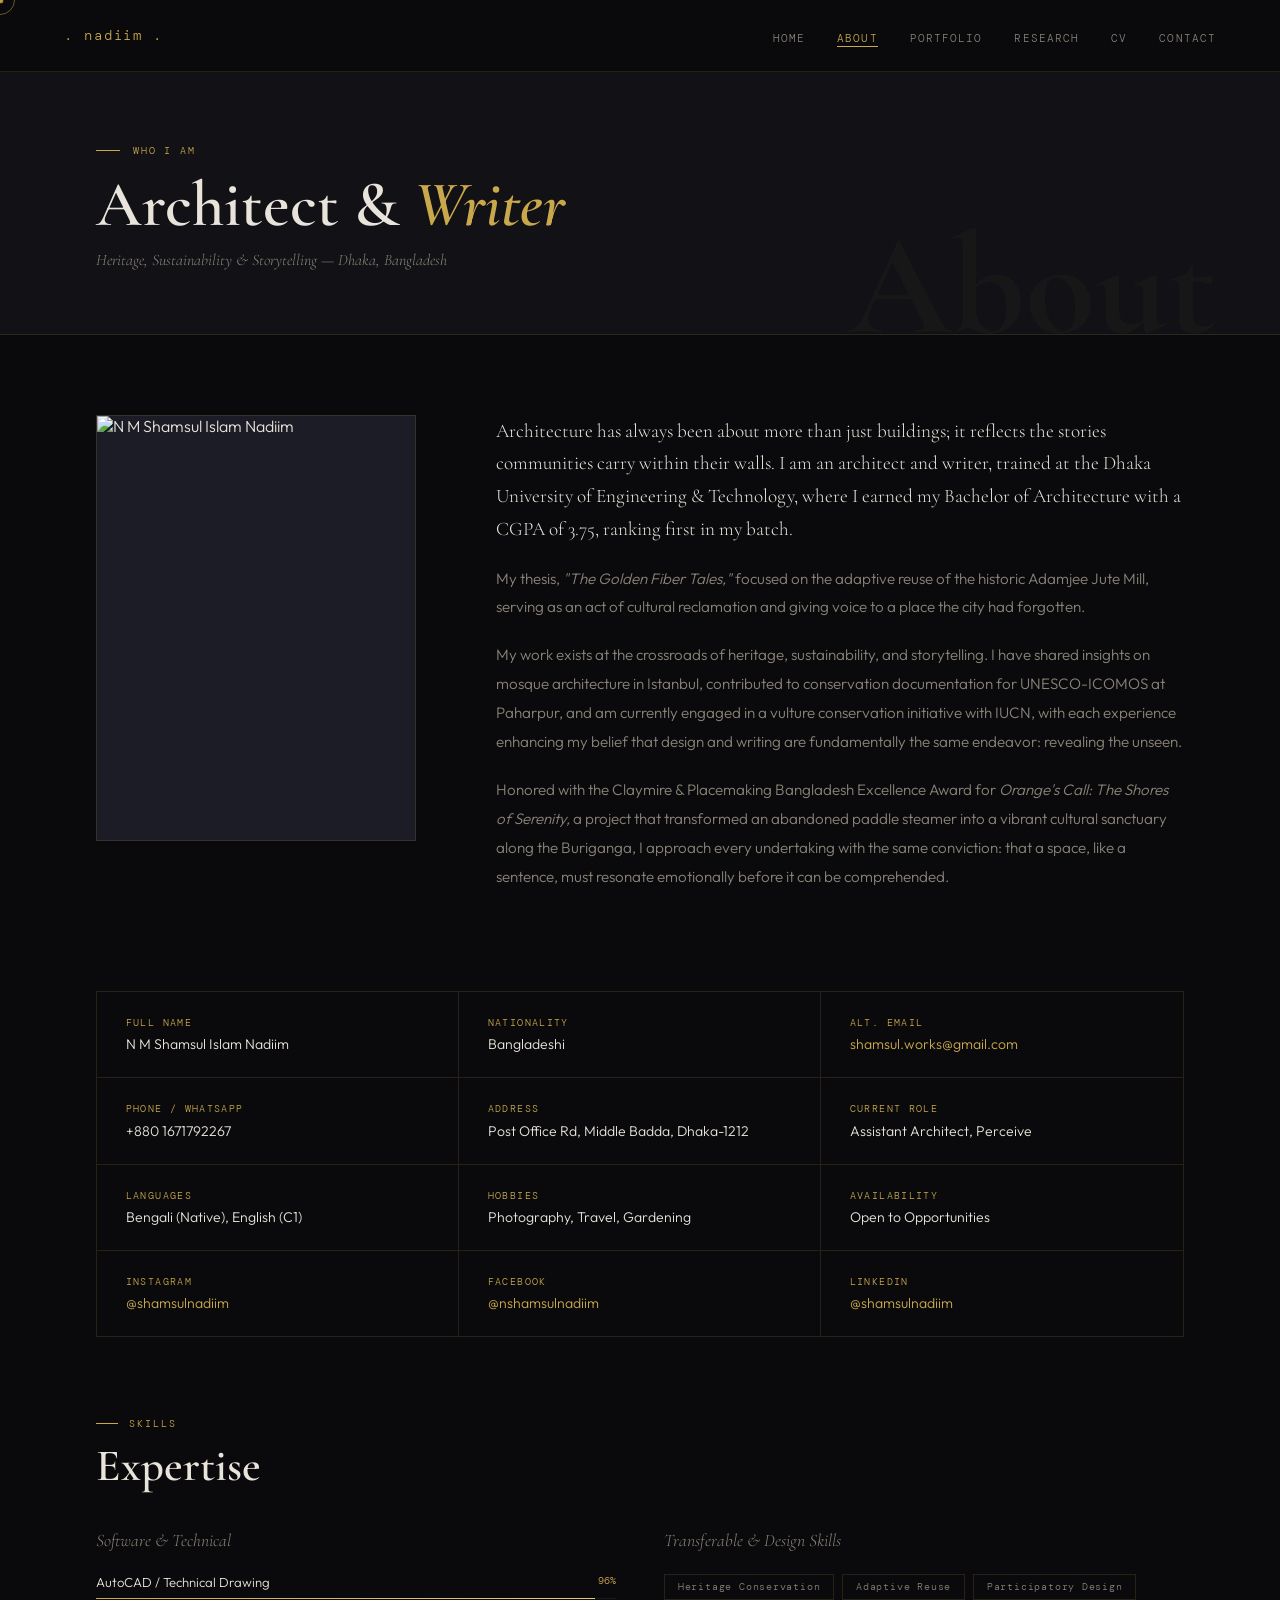
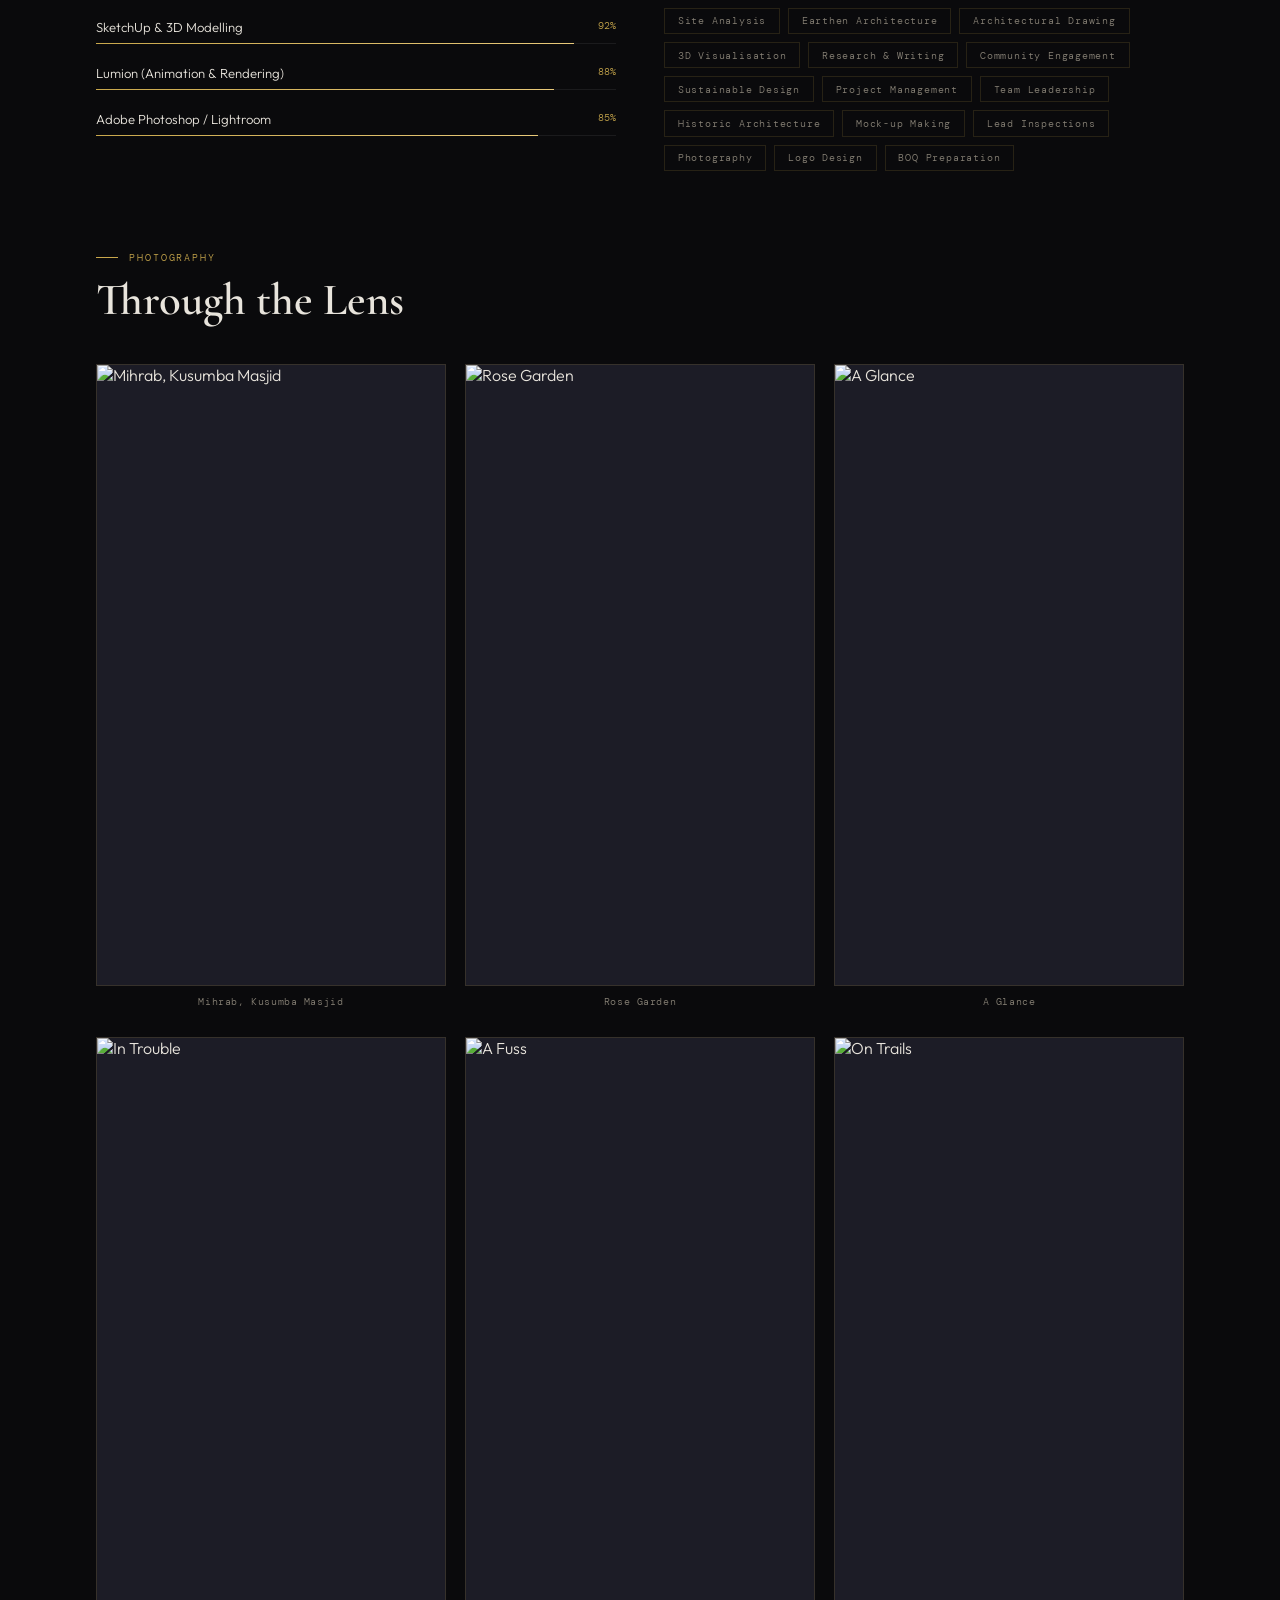
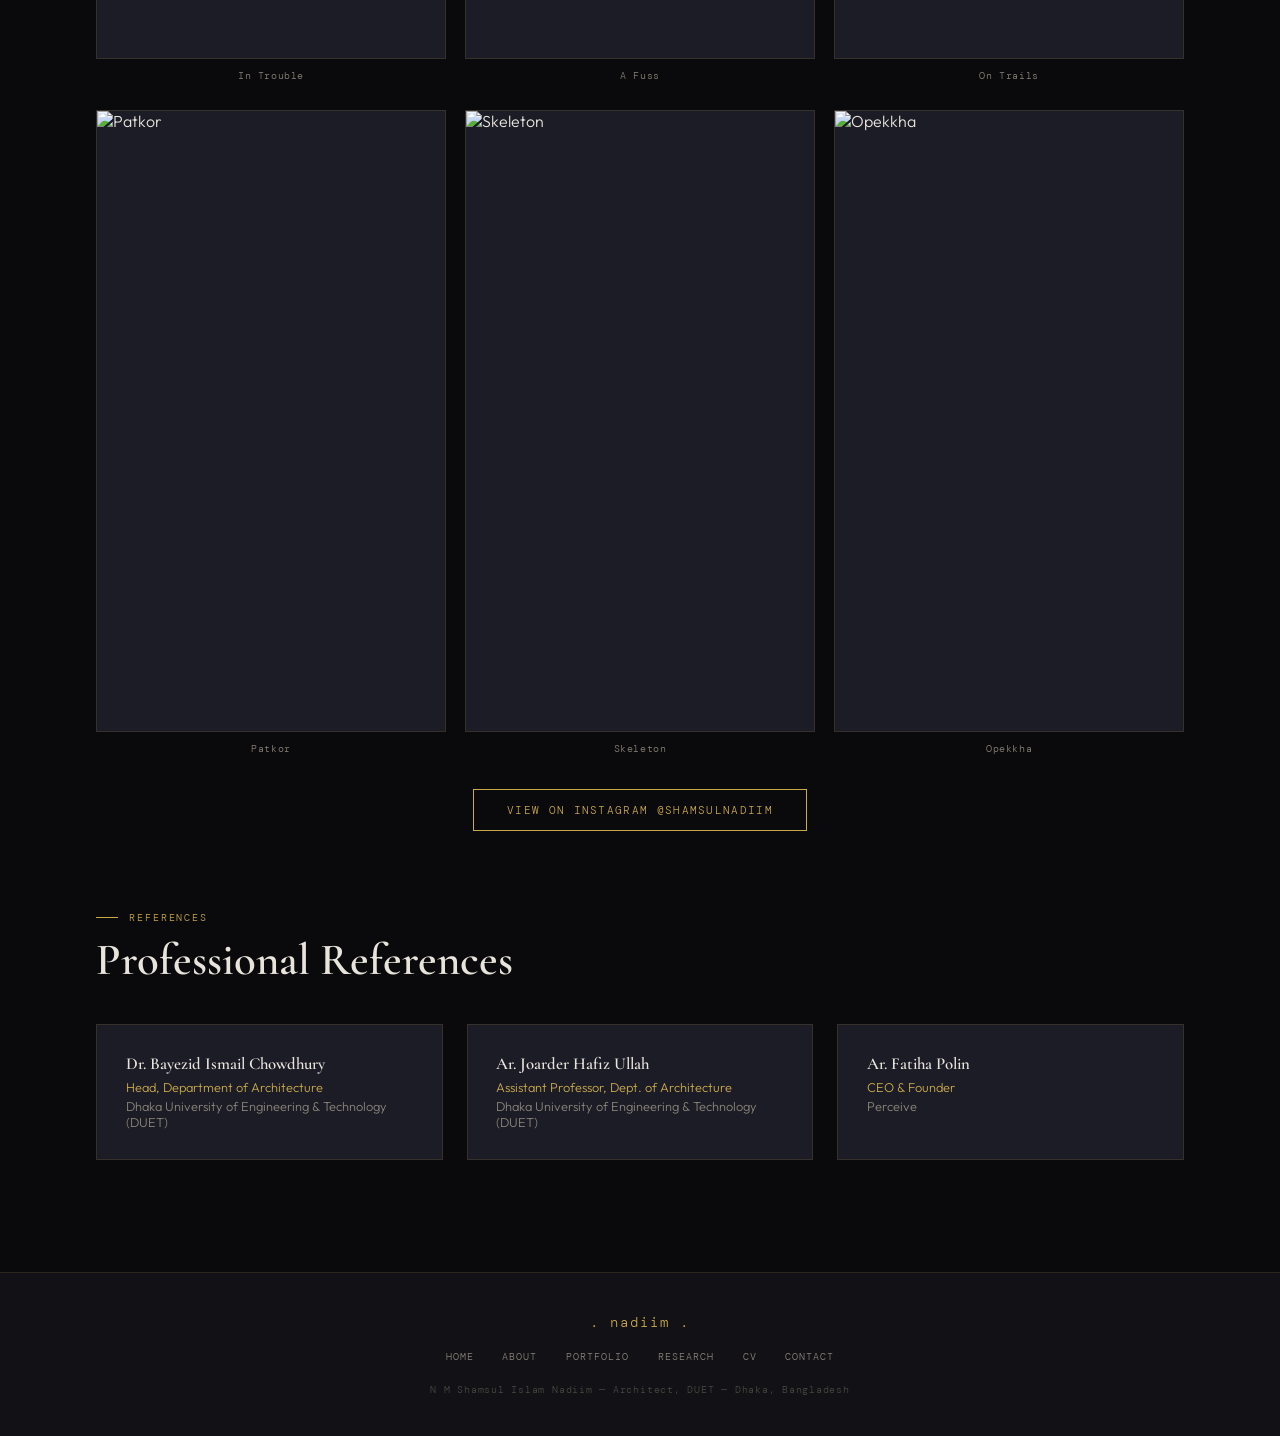
==== commit 4334a0e7: "Update Facebook link and username in about.html" ====
--- a/about.html
+++ b/about.html
@@ -199,7 +199,7 @@
     <div class="info-cell"><div class="info-label">Hobbies</div><div class="info-value">Photography, Travel, Gardening</div></div>
     <div class="info-cell"><div class="info-label">Availability</div><div class="info-value">Open to Opportunities</div></div>
     <div class="info-cell"><div class="info-label">Instagram</div><div class="info-value"><a href="https://www.instagram.com/shamsulnadiim/" target="_blank">@shamsulnadiim</a></div></div>
-    <div class="info-cell"><div class="info-label">Facebook</div><div class="info-value"><a href="https://www.facebook.com/nadiimized" target="_blank">@nadiimized</a></div></div>
+    <div class="info-cell"><div class="info-label">Facebook</div><div class="info-value"><a href="https://www.facebook.com/shamsulnadiim" target="_blank">@nshamsulnadiim</a></div></div>
     <div class="info-cell"><div class="info-label">LinkedIn</div><div class="info-value"><a href="https://www.linkedin.com/in/shamsulnadiim/" target="_blank">@shamsulnadiim</a></div></div>
   </div>
 
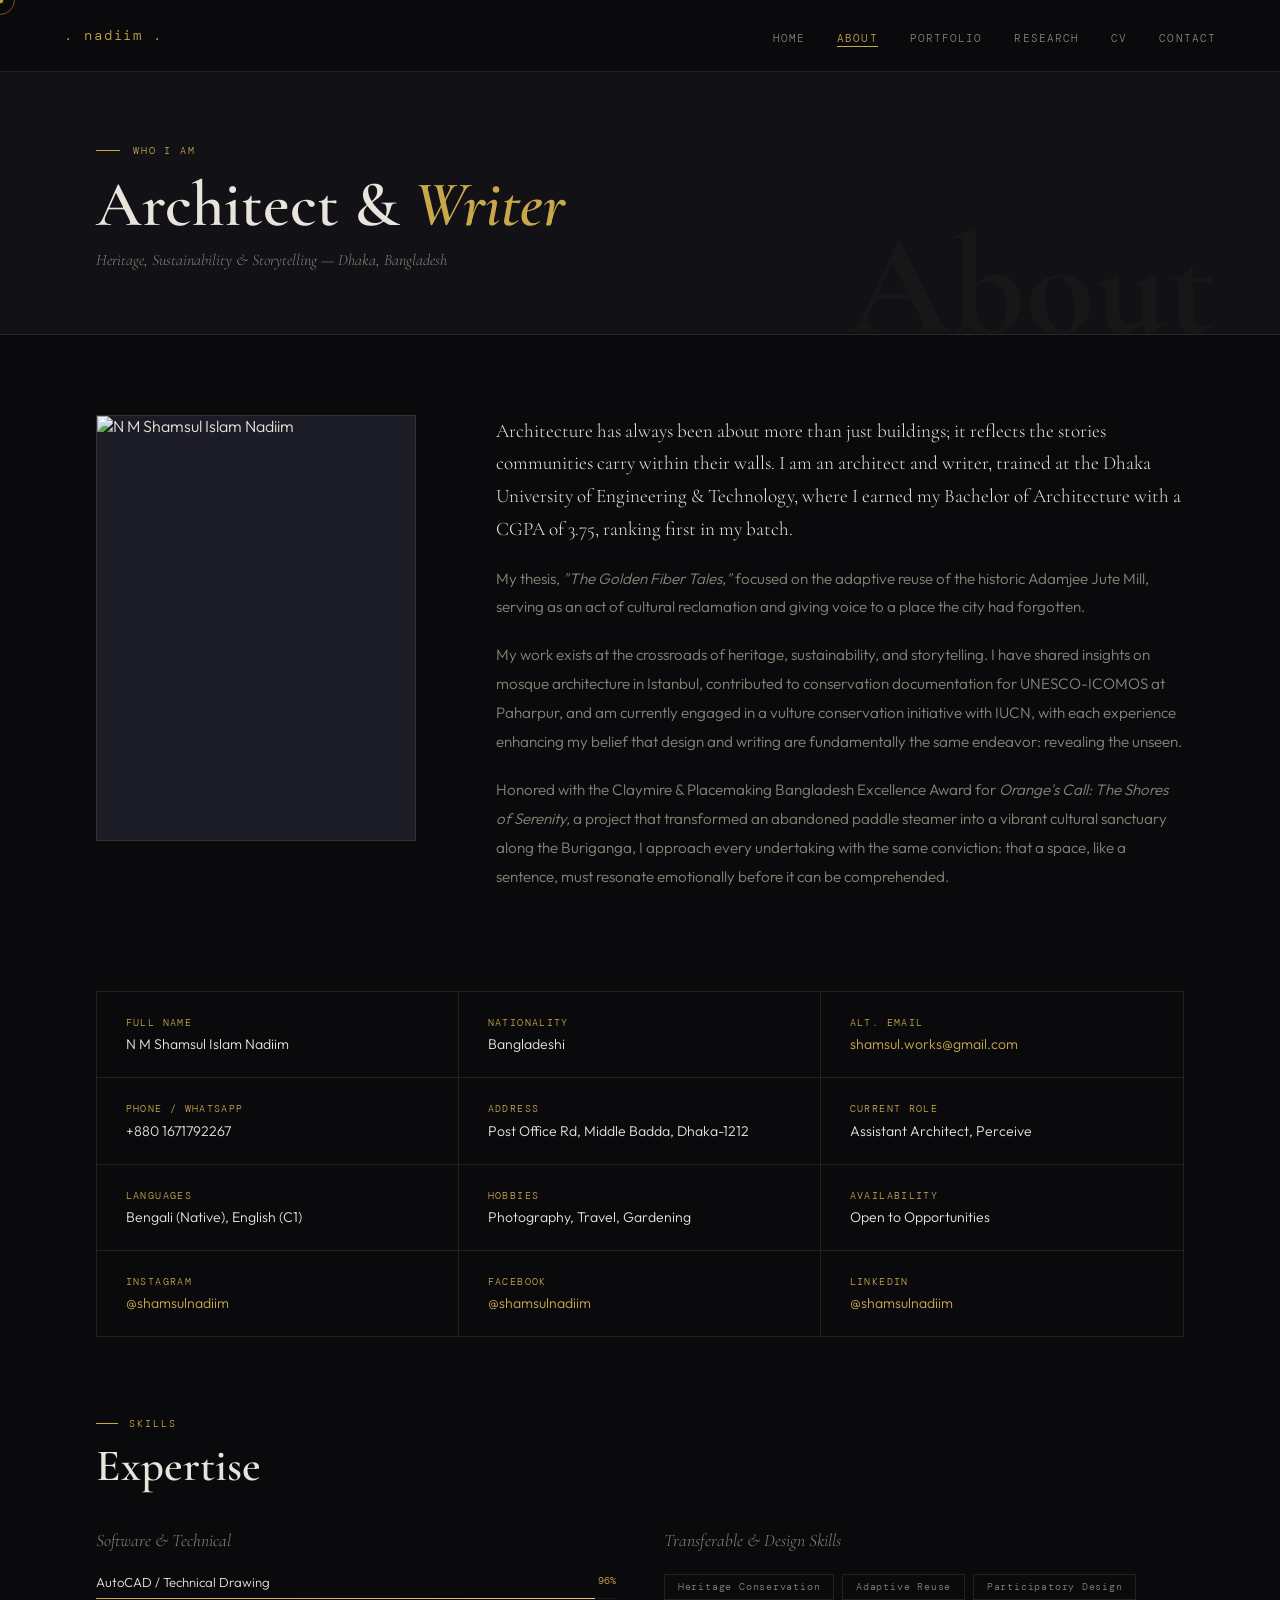
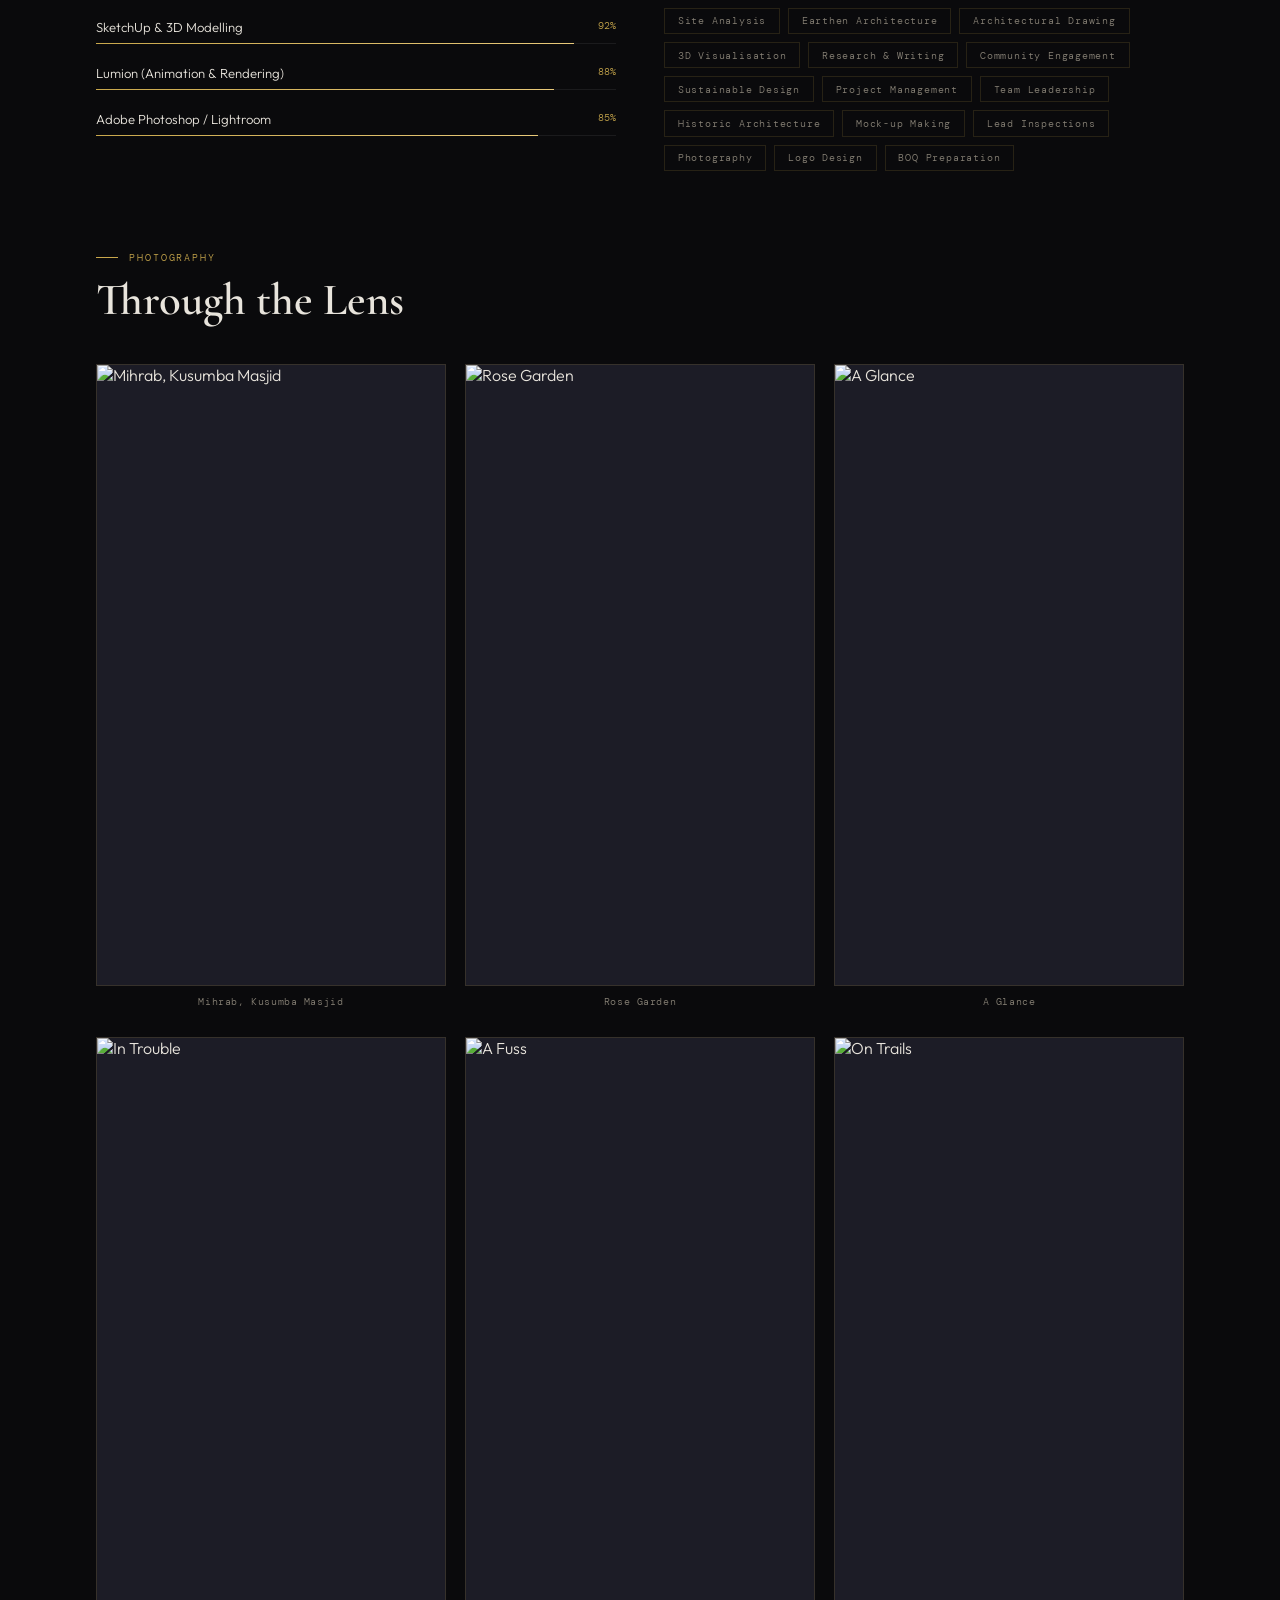
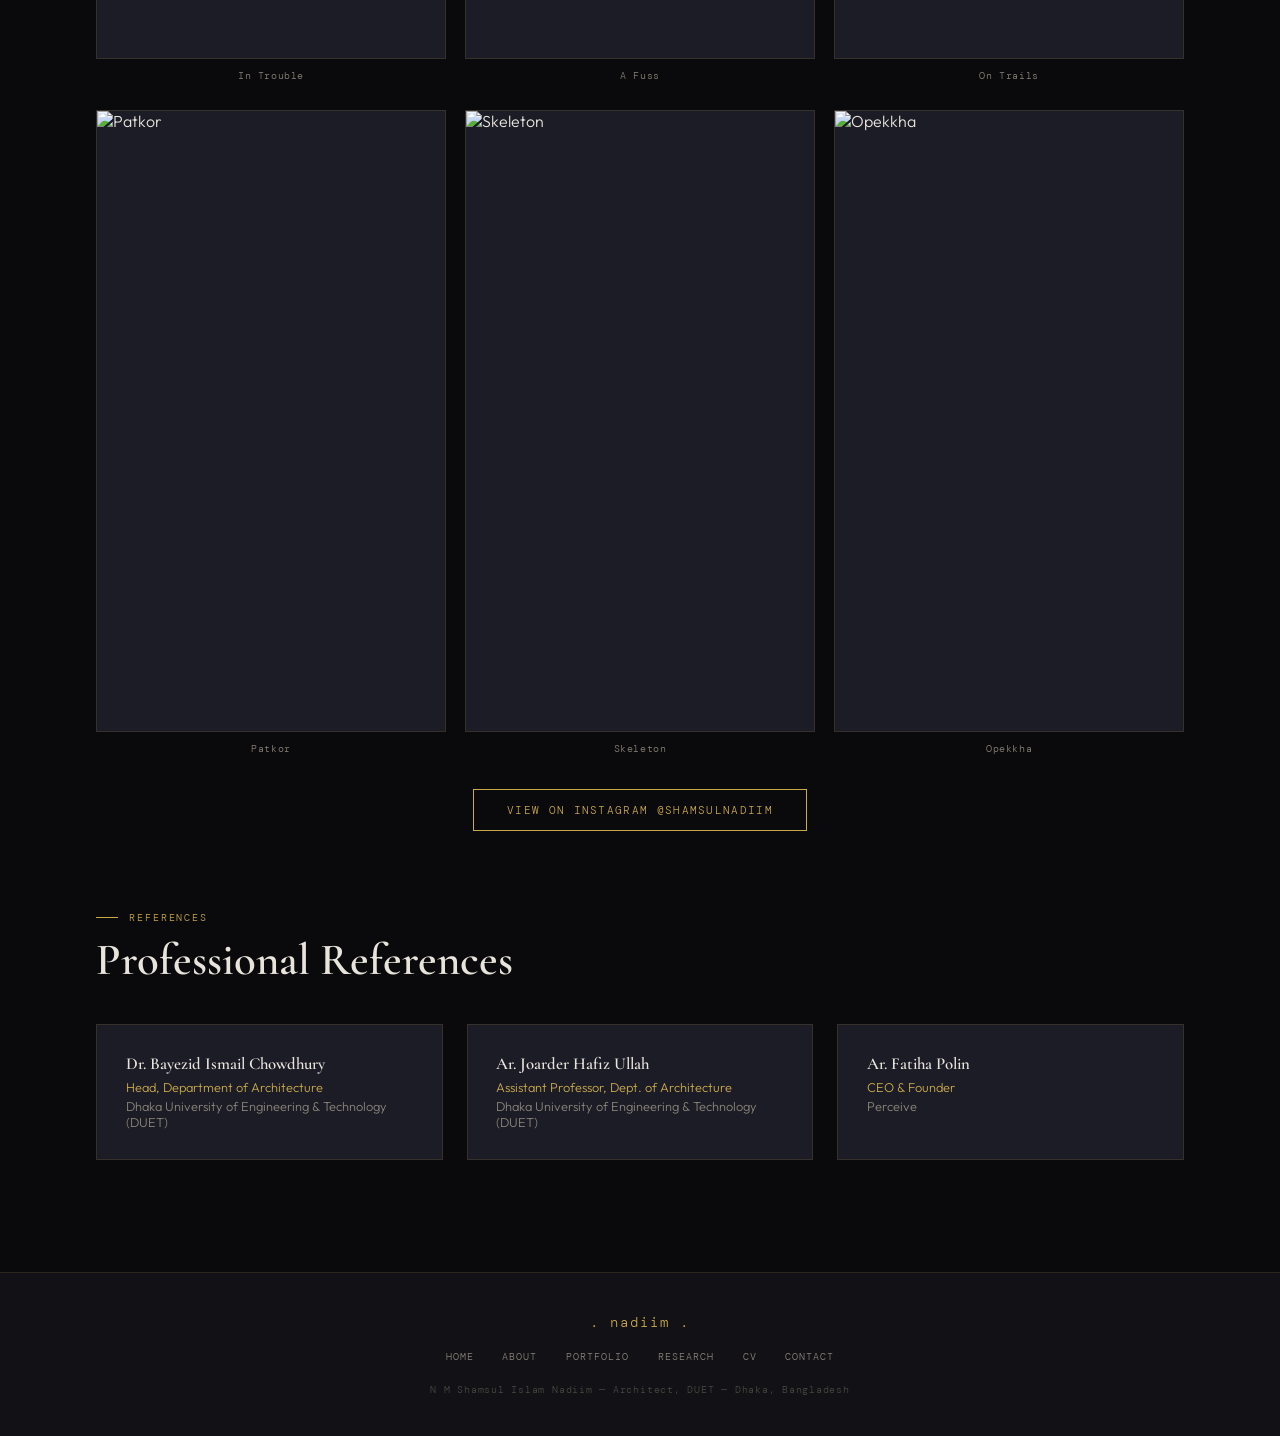
==== commit edaeb1e8: "Update Facebook link to match Instagram handle" ====
--- a/about.html
+++ b/about.html
@@ -199,7 +199,7 @@
     <div class="info-cell"><div class="info-label">Hobbies</div><div class="info-value">Photography, Travel, Gardening</div></div>
     <div class="info-cell"><div class="info-label">Availability</div><div class="info-value">Open to Opportunities</div></div>
     <div class="info-cell"><div class="info-label">Instagram</div><div class="info-value"><a href="https://www.instagram.com/shamsulnadiim/" target="_blank">@shamsulnadiim</a></div></div>
-    <div class="info-cell"><div class="info-label">Facebook</div><div class="info-value"><a href="https://www.facebook.com/shamsulnadiim" target="_blank">@nshamsulnadiim</a></div></div>
+    <div class="info-cell"><div class="info-label">Facebook</div><div class="info-value"><a href="https://www.facebook.com/shamsulnadiim" target="_blank">@shamsulnadiim</a></div></div>
     <div class="info-cell"><div class="info-label">LinkedIn</div><div class="info-value"><a href="https://www.linkedin.com/in/shamsulnadiim/" target="_blank">@shamsulnadiim</a></div></div>
   </div>
 
